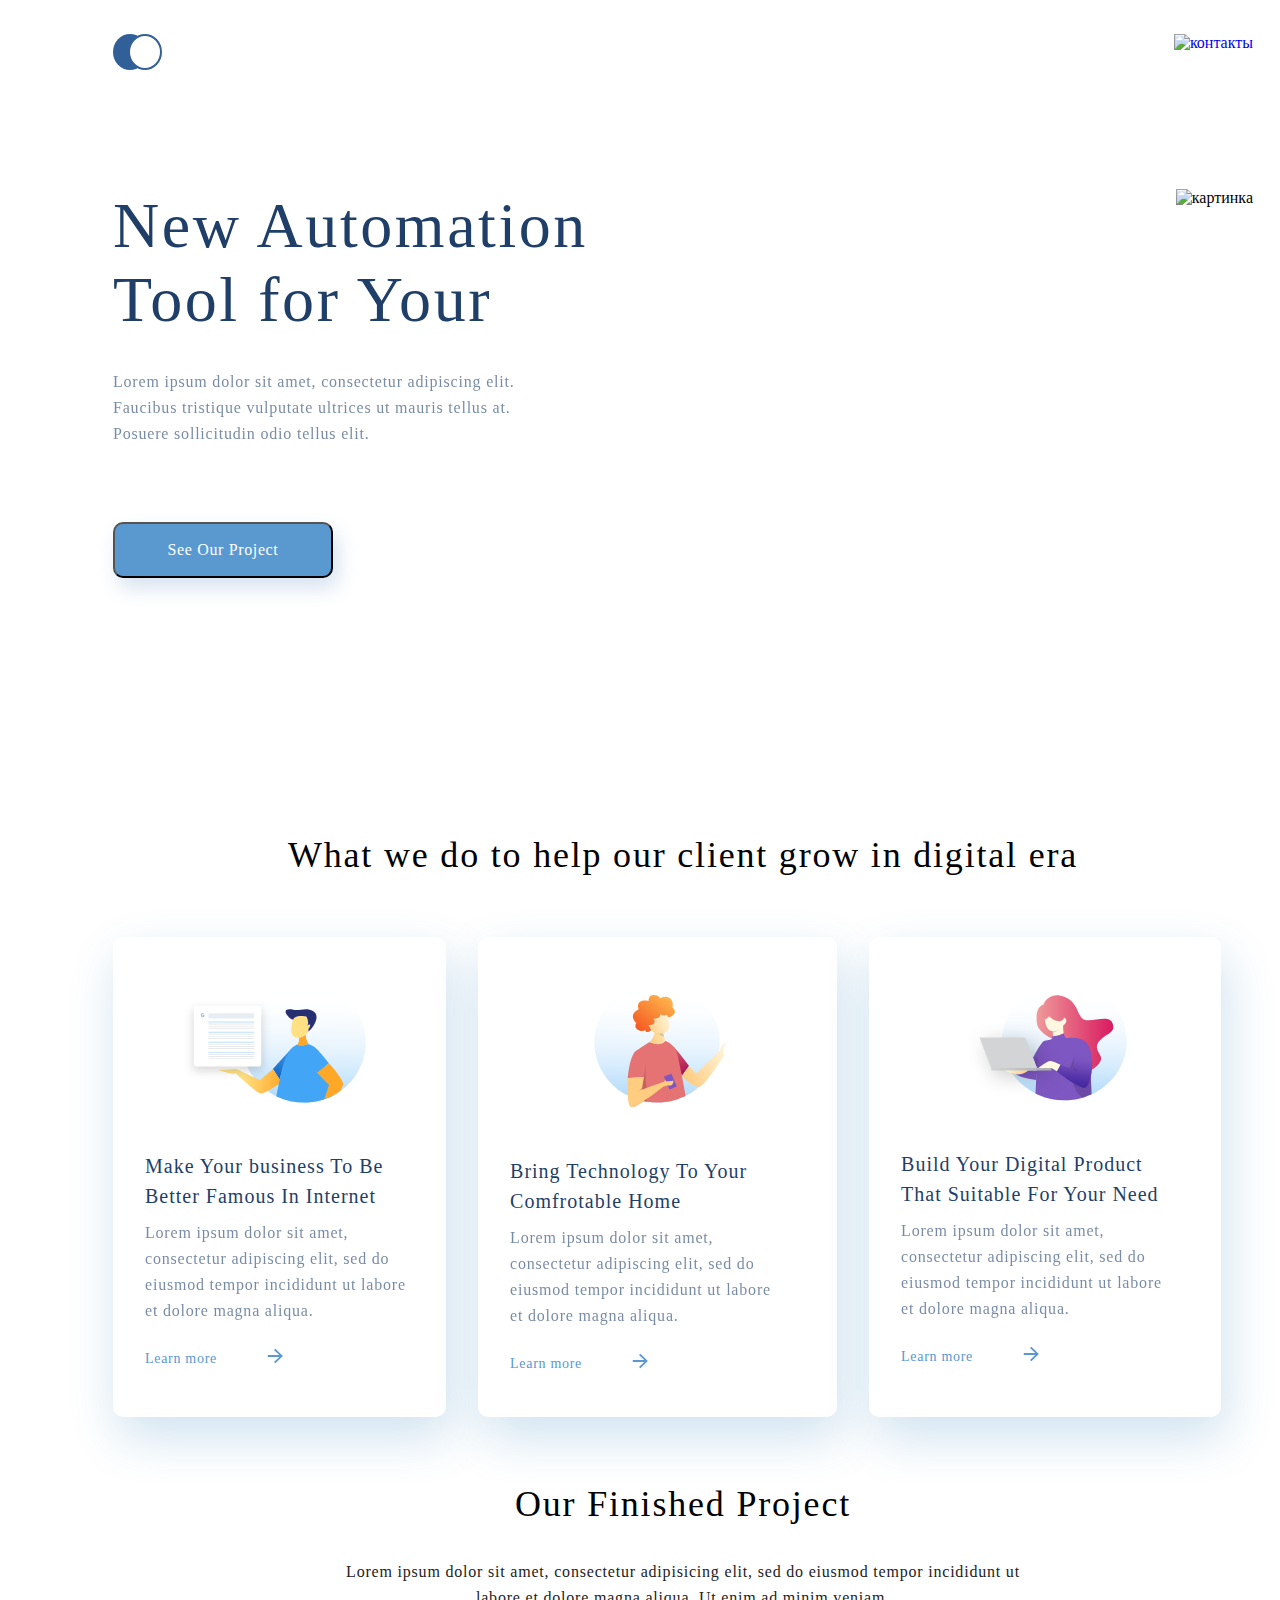
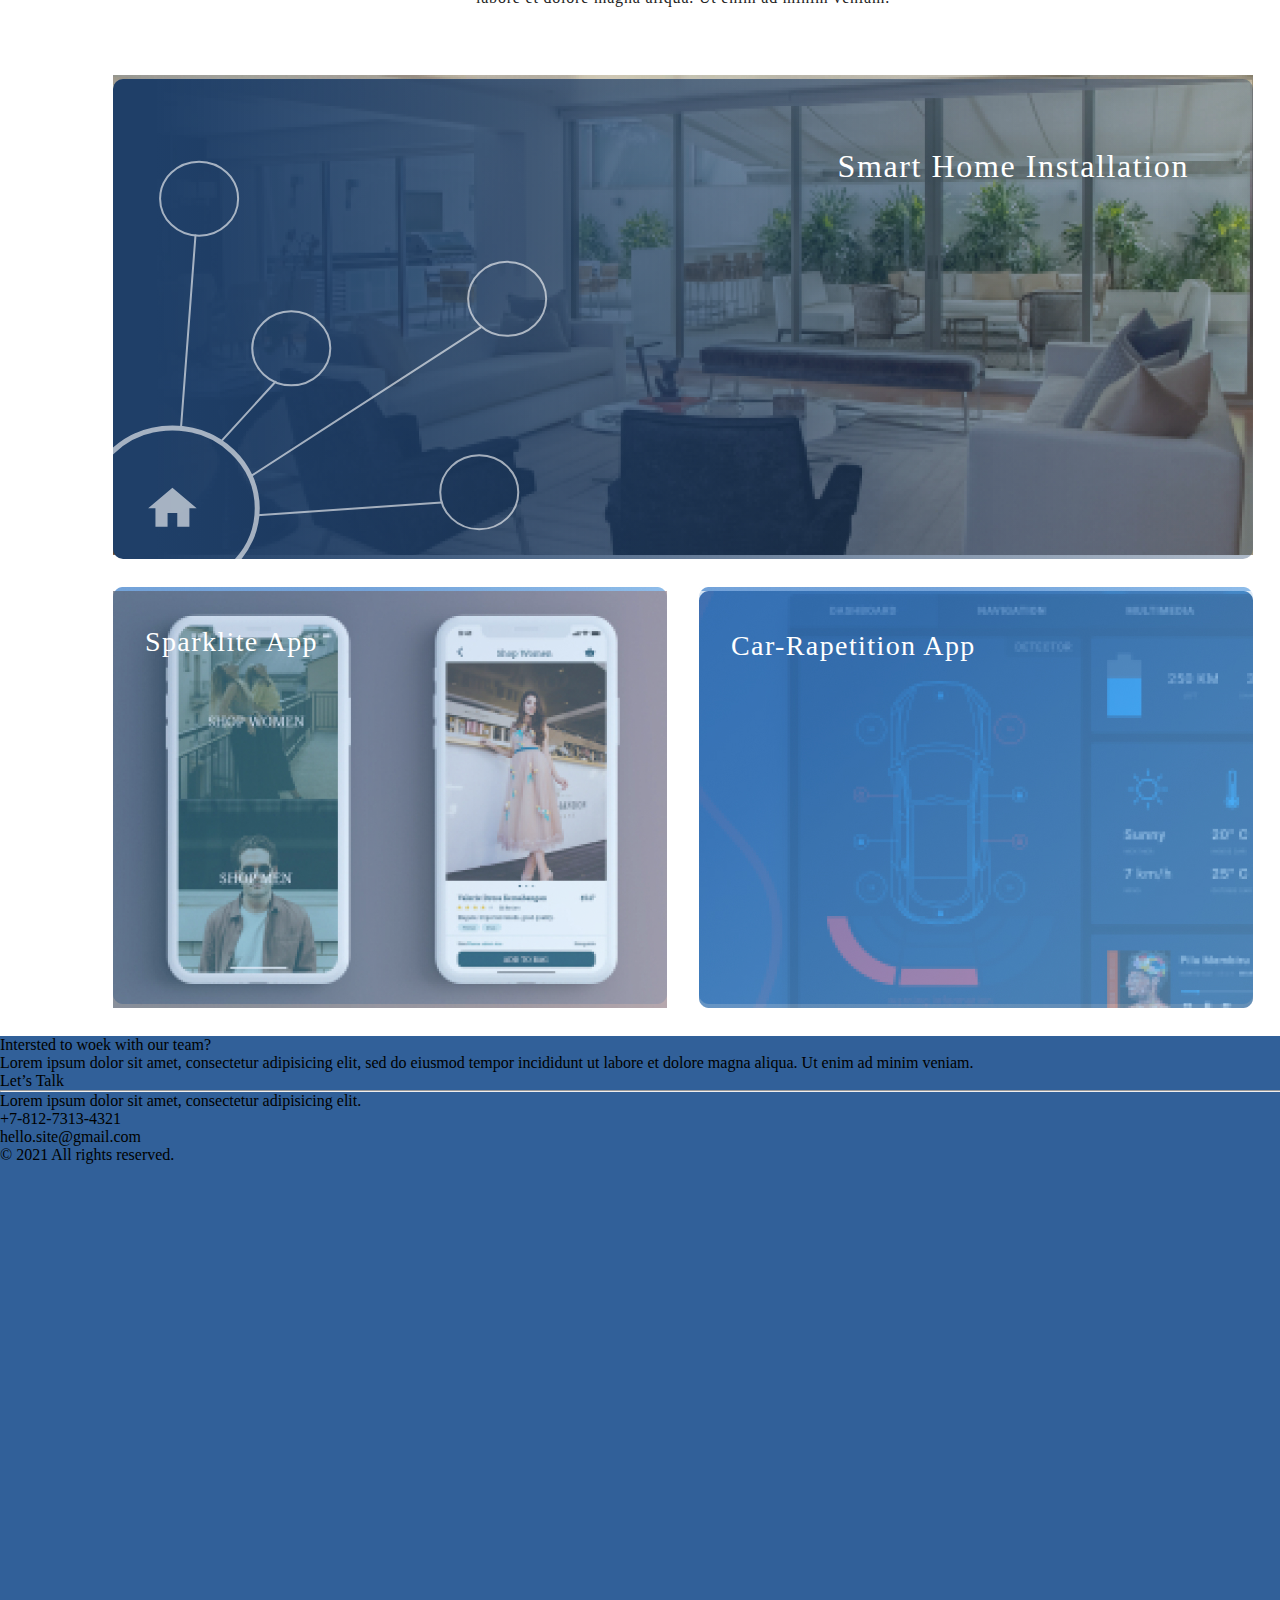
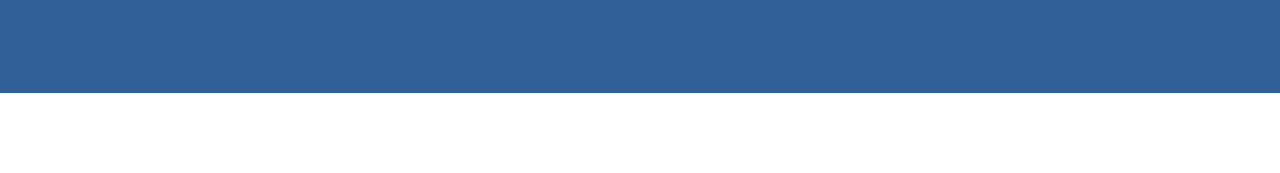
==== index.html @ 3d3c185e "block-1" ====
<!DOCTYPE html>
<html lang="en">
<head>
	<meta charset="UTF-8">
	<title>smart home</title>
	<link href="./style.css" rel="stylesheet">
</head>
<body>
<div class="container">
	<header class="block_first">
		<div class="header">
			<div class="switcher">
				<div class="circle_left"></div>
				<div class="circle_right"></div>
			</div>
			<a href="#"><img src="./img/contacts.svg" alt="контакты"></a>
		</div>
		<div class="box_block_first">
			<div>
				<p class="big_text">New Automation Tool for Your</p>
				<p class="small_text">Lorem ipsum dolor sit amet, consectetur adipiscing elit. Faucibus tristique vulputate
					ultrices ut mauris tellus at. Posuere sollicitudin odio tellus elit.</p>
				<button class="button">See Our Project</button>
			</div>
			<div>
				<img class="illustration" src="./img/illustration.svg" alt="картинка">
			</div>
		</div>
	</header>
	
	<section class="block_two">
		<p class="name-block">
			What we do to help our client grow in digital era
		</p>
		<div class="group_restangles">
			
			<div class="restangle">
				<div>
					<img class="pic_1" src="/img/1.svg" alt="pic_1">
				</div>
				<div class="big_text_restangle">
					Make Your business To Be Better Famous In Internet
				</div>
				<div class="small_text_restangle">
					Lorem ipsum dolor sit amet, consectetur adipiscing elit, sed do eiusmod tempor incididunt ut labore et dolore
					magna aliqua.
				</div>
				<div class="route">
					<div class="text_rout">Learn more</div>
					<div class="arrow">
						<img src="/img/Vector%20.svg">
					</div>
				</div>
			</div>
			
			<div class="restangle">
				<div>
					<img class="pic_2" src="/img/Group%2015.svg" alt="pic_2">
				</div>
				<div class="big_text_restangle">
					Bring Technology To Your Comfrotable Home
				</div>
				<div class="small_text_restangle">
					Lorem ipsum dolor sit amet, consectetur adipiscing elit, sed do eiusmod tempor incididunt ut labore et dolore
					magna aliqua.
				</div>
				<div class="route">
					<div class="text_rout">Learn more</div>
					<div class="arrow">
						<img src="/img/Vector%20.svg">
					</div>
				</div>
			</div>
			
			<div class="restangle">
				<div>
					<img class="pic_3" src="/img/2%2020.svg" alt="pic_3">
				</div>
				<div class="big_text_restangle">
					Build Your Digital Product That Suitable For Your Need
				</div>
				<div class="small_text_restangle">
					Lorem ipsum dolor sit amet, consectetur adipiscing elit, sed do eiusmod tempor incididunt ut labore et dolore
					magna aliqua.
				</div>
				<div class="route">
					<div class="text_rout">Learn more</div>
					<div class="arrow">
						<img src="/img/Vector%20.svg">
					</div>
				</div>
			</div>
		</div>
	</section>
	
	<section class="block_tree">
		<p class="name-finish_project">
			Our Finished Project
		</p>
		<p class="text-finish_project">
			Lorem ipsum dolor sit amet, consectetur adipisicing elit, sed do eiusmod tempor incididunt ut <br> labore et
			dolore magna aliqua. Ut enim ad minim veniam.
		</p>
	</section>
	
	<div class="block_four">
		<div class="room">
			<img src="/img/alberto-castillo-q-mx4mSkK9zeo-unsplash%20(1).jpg" alt="fhoto_room">
		</div>
		<div class="fond">
			<img src="/img/Mask%20Group.svg" alt="fond">
		</div>
		<div class="name-block_four">
			Smart Home Installation
		</div>
	</div>
	
	<div class="block_five">
		<div>
			<div>
				<img src="/img/Rectangle%202.2.jpg" alt="fond-2">
			</div>
			<div class="fond-for-images">
				<img src="/img/Dribble%20iphonex%20mockup.jpg" alt="phone">
			</div>
		</div>
		<div class="name-block_photo">
			Sparklite App
		</div>
		<div class="images">
			<div>
				<img src="/img/Rectangle%202.2.jpg" alt="fond-2">
			</div>
			<div class="fond-for-images">
				<img src="/img/Mask%20Group.jpg" alt="phone">
			</div>
			<div class="name-block_car">
				Car-Rapetition App
			</div>
		</div>
	</div>
	
	<footer class="block_six">
		<div>
			Intersted to woek with our team?
		</div>
		<div>
			Lorem ipsum dolor sit amet, consectetur adipisicing elit, sed do eiusmod tempor incididunt ut labore et dolore
			magna
			aliqua. Ut enim ad minim veniam.
		</div>
		<botton>
			Let’s Talk
		</botton>
		
		<hr>
		<div class="footer">
			<ol>
				<li>
					Lorem ipsum dolor sit amet, consectetur adipisicing elit.
				</li>
				<li>
					+7-812-7313-4321
				</li>
				<li>
					hello.site@gmail.com
				</li>
			</ol>
			
			<p>
				&copy 2021 All rights reserved.
			</p>
		</div>
	</footer>
</div>
</body>
</html>
---- style.css ----
@font-face {
    font-family: 'MainFont';
    src: url('./fonts/Roboto.ttf') format('opentype');
}


* {
    margin: 0;
    padding: 0;
}

a {
    text-decoration: none;
}

.container {
    width: 1366px;
    height: 3373px;
    background: #FFFFFF;
    margin: 0 auto;
    display: flex;
    flex-direction: column;
}

.block_first {
    width: 100%;
    height: 768px;
    background-image: url("./img/Fon.svg");
    display: flex;
    flex-direction: column;
}

.header {
    height: 48px;
    padding: 34px 113px;
    display: flex;
    justify-content: space-between;
}

.switcher {
    width: 45px;
    height: 38px;
    position: relative;
}

.circle_left,
.circle_right {
    position: absolute;
    width: 30px;
    height: 32px;
    border: 2px solid #316099;
    border-radius: 50%;
}

.circle_left {
    background-color: #316099;
}

.circle_right {
    left: 15px;
    background-color: #FFFFFF;
}

.box_block_first {
    display: flex;
    justify-content: space-between;
    padding: 73px 113px;
}

.big_text {
    width: 504px;
    height: 148px;
    left: 113px;
    top: 189px;
    font-family: MainFont sans-serif;
    font-style: normal;
    font-weight: 300;
    font-size: 64px;
    line-height: 74px;
    letter-spacing: 0.04em;
    color: #1F3F68;
}

.small_text {
    margin-top: 32px;
    width: 425px;
    height: 82px;
    font-family: MainFont sans-serif;
    font-style: normal;
    font-weight: normal;
    font-size: 16px;
    line-height: 26px;
    letter-spacing: 0.05em;
    color: #1F3F68;
    opacity: 0.6;
}

.button {
    margin-top: 71px;
    width: 220px;
    height: 56px;
    background: #5A98D0;
    box-shadow: 5px 10px 20px rgba(53, 110, 173, 0.2);
    border-radius: 10px;
    font-family: MainFont sans-serif;
    font-style: normal;
    font-weight: normal;
    font-size: 16px;
    line-height: 26px;
    text-align: center;
    letter-spacing: 0.04em;
    color: #FFFFFF;
}

.illustration {

    width: 553.68px;
    height: 481.39px;
    left: 699px;
    top: 193px;
}

.block_two {
    width: 100%;
    height: 585.13px;
    margin-top: 64px;
    display: flex;
    flex-direction: column;
}

.name-block {
    width: 100%;
    height: 41px;
    font-family: MainFont sans-serif;
    font-style: normal;
    font-weight: 300;
    font-size: 36px;
    line-height: 46px;
    text-align: center;
    letter-spacing: 0.05em;
    color: #000000;
    display: flex;
    justify-content: center;
}

.group_restangles {
    display: flex;
    margin-top: 64px;
    padding: 0 113px;
}

.restangle {
    width: 359px;
    height: 480.13px;
    background: #FFFFFF;
    box-shadow: 5px 20px 50px rgba(16, 112, 177, 0.2);
    border-radius: 10px;
    margin-right: 32px;
}

.pic_1 {
    padding: 44px 70px;
}

.pic_2 {
    padding: 44px 116px;
}

.pic_3 {
    padding: 44px 94.47px;
}

.big_text_restangle {
    width: 283px;
    height: 55px;
    font-family: MainFont sans-serif;
    font-style: normal;
    font-weight: normal;
    font-size: 20px;
    line-height: 30px;
    letter-spacing: 0.05em;
    color: #1F3F68;
    margin-left: 32px;
}

.small_text_restangle {
    width: 268.31px;
    height: 94.2px;
    font-family: MainFont sans-serif;
    font-style: normal;
    font-weight: normal;
    font-size: 16px;
    line-height: 26px;
    letter-spacing: 0.05em;
    color: #1F3F68;
    opacity: 0.6;
    margin-left: 32px;
    margin-top: 14px;
}

.route {
    margin-left: 32px;
    margin-top: 30px;
    display: flex;
    align-items: center;
}

.text_rout {
    width: 78px;
    height: 27px;
    font-family: MainFont sans-serif;
    font-style: normal;
    font-weight: normal;
    font-size: 14px;
    line-height: 30px;
    letter-spacing: 0.05em;
    color: #5A98D0;
}

.arrow {
    margin-left: 44.13px;
}

.block_tree {
    padding: 63.87px 113px;

}

.name-finish_project {
    width: 1140px;
    height: 46px;
    font-family: MainFont;
    font-style: normal;
    font-weight: 300;
    font-size: 36px;
    line-height: 46px;
    text-align: center;
    letter-spacing: 0.05em;
    color: #000000;
}

.text-finish_project {
    width: 100%;
    height: 52px;
    font-family: MainFont;
    font-style: normal;
    font-weight: normal;
    font-size: 16px;
    line-height: 26px;
    text-align: center;
    letter-spacing: 0.05em;
    color: #222222;
    margin-top: 32px;
}

.block_four {
    width: 100%;
    height: 480px;
    margin-left: 113px;
    margin-right: 113px;
    position: relative;
}

.fond {
    position: absolute;
    margin-top: -480px;
}

.name-block_four {
    position: absolute;
    width: 398px;
    height: 112px;
    font-family: MainFont;
    font-style: normal;
    font-weight: normal;
    font-size: 32px;
    line-height: 46px;
    text-align: right;
    letter-spacing: 0.05em;
    color: #FFFFFF;
    margin-top: -480px;
    margin-left: 614px;
    padding: 64px;
}

.name-block_four {
    z-index: 100;
}

.room {
    z-index: 1;
}

.fond {
    z-index: 1;
}

.block_five {
    width: 554px;
    height: 417px;
    display: flex;
    padding: 32px 113px;
    position: relative;
}

.images {
    margin-left: 32px;
}

.fond-for-images {
    width: 554px;
    margin-top: -417px;
    position: absolute;
    opacity: 70%;
    border-radius: 10px;
}

.name-block_photo {
    position: absolute;
    width: 183px;
    height: 46px;
    font-family: MainFont sans-serif;
    font-style: normal;
    font-weight: normal;
    font-size: 28px;
    line-height: 46px;
    letter-spacing: 0.05em;
    color: #FFFFFF;
    padding: 32px;
}

.name-block_car {
    position: absolute;
    width: 258px;
    height: 46px;
    font-family: Roboto;
    font-style: normal;
    font-weight: normal;
    font-size: 28px;
    line-height: 46px;
    letter-spacing: 0.05em;
    color: #FFFFFF;
    margin-top: -385px;
    margin-left: 32px;
}

.block_six {
    width: 100%;
    height: 657px;
    background: #316099;
}
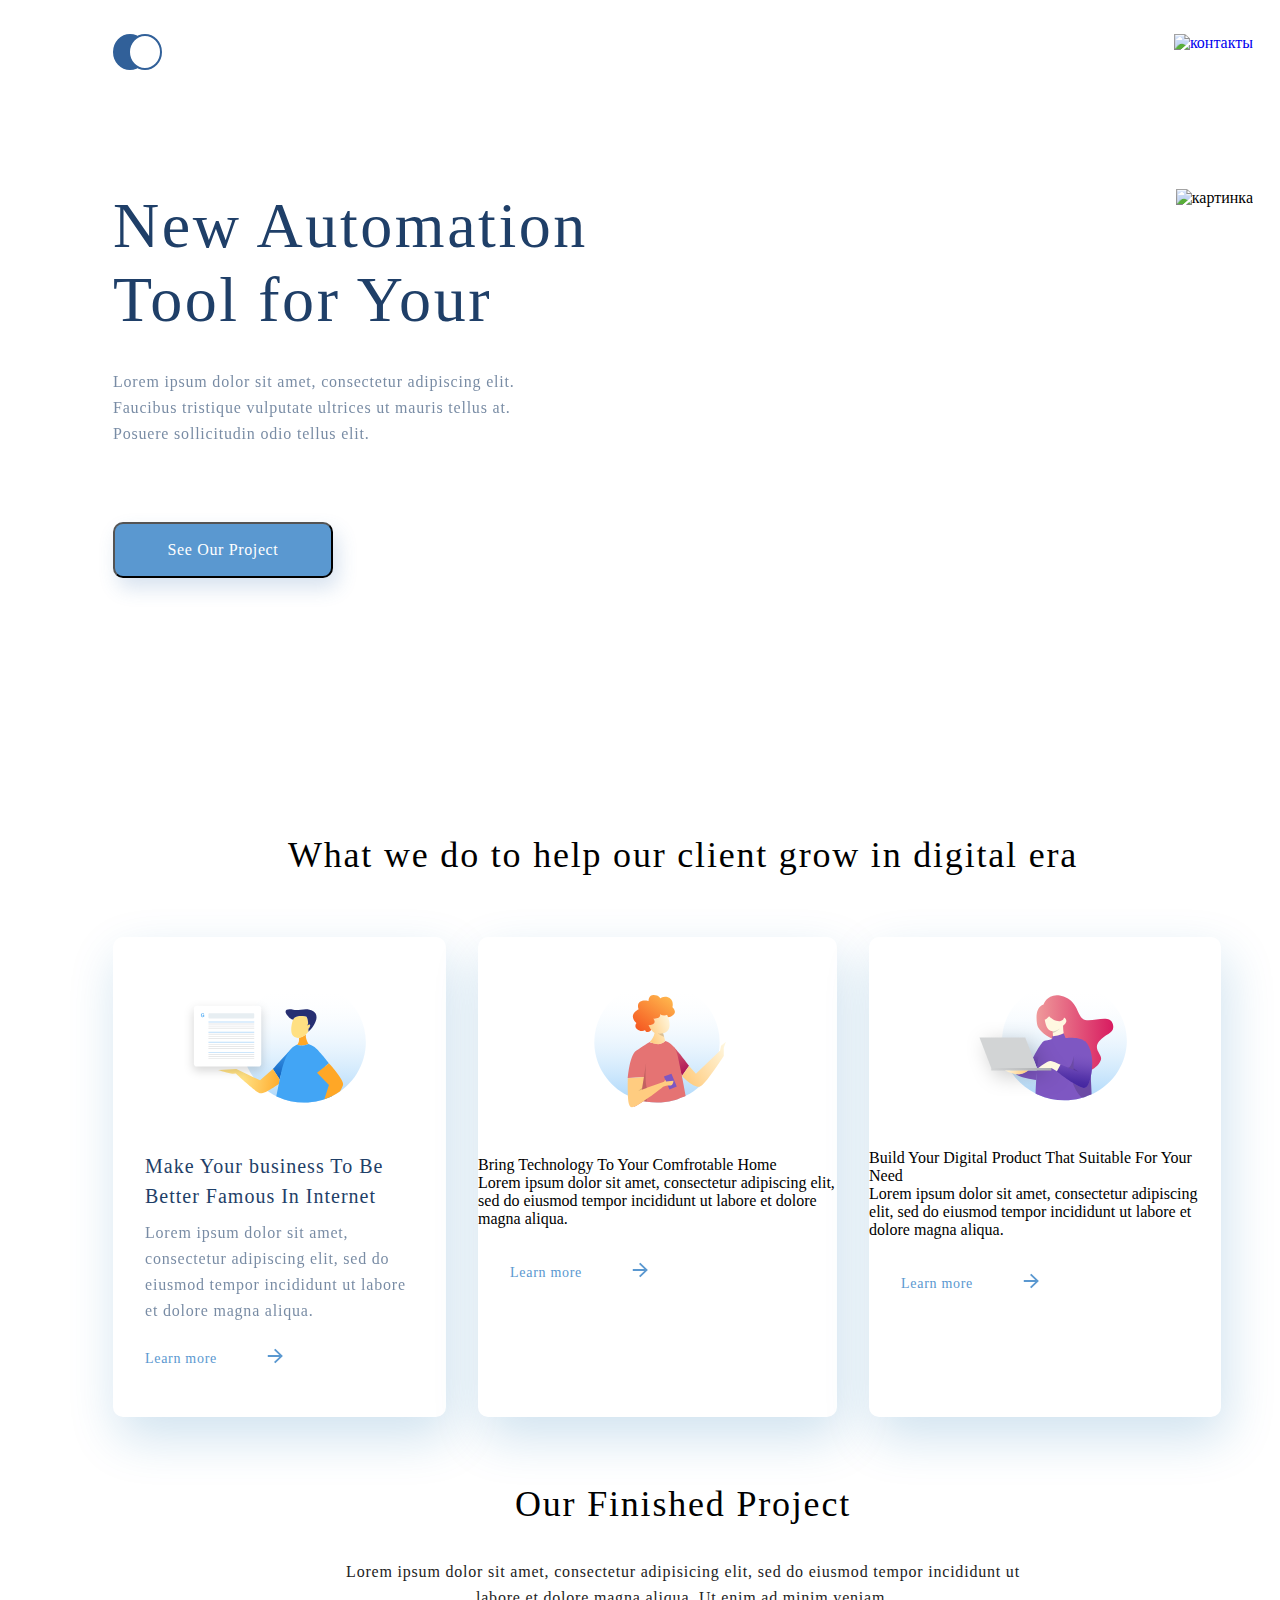
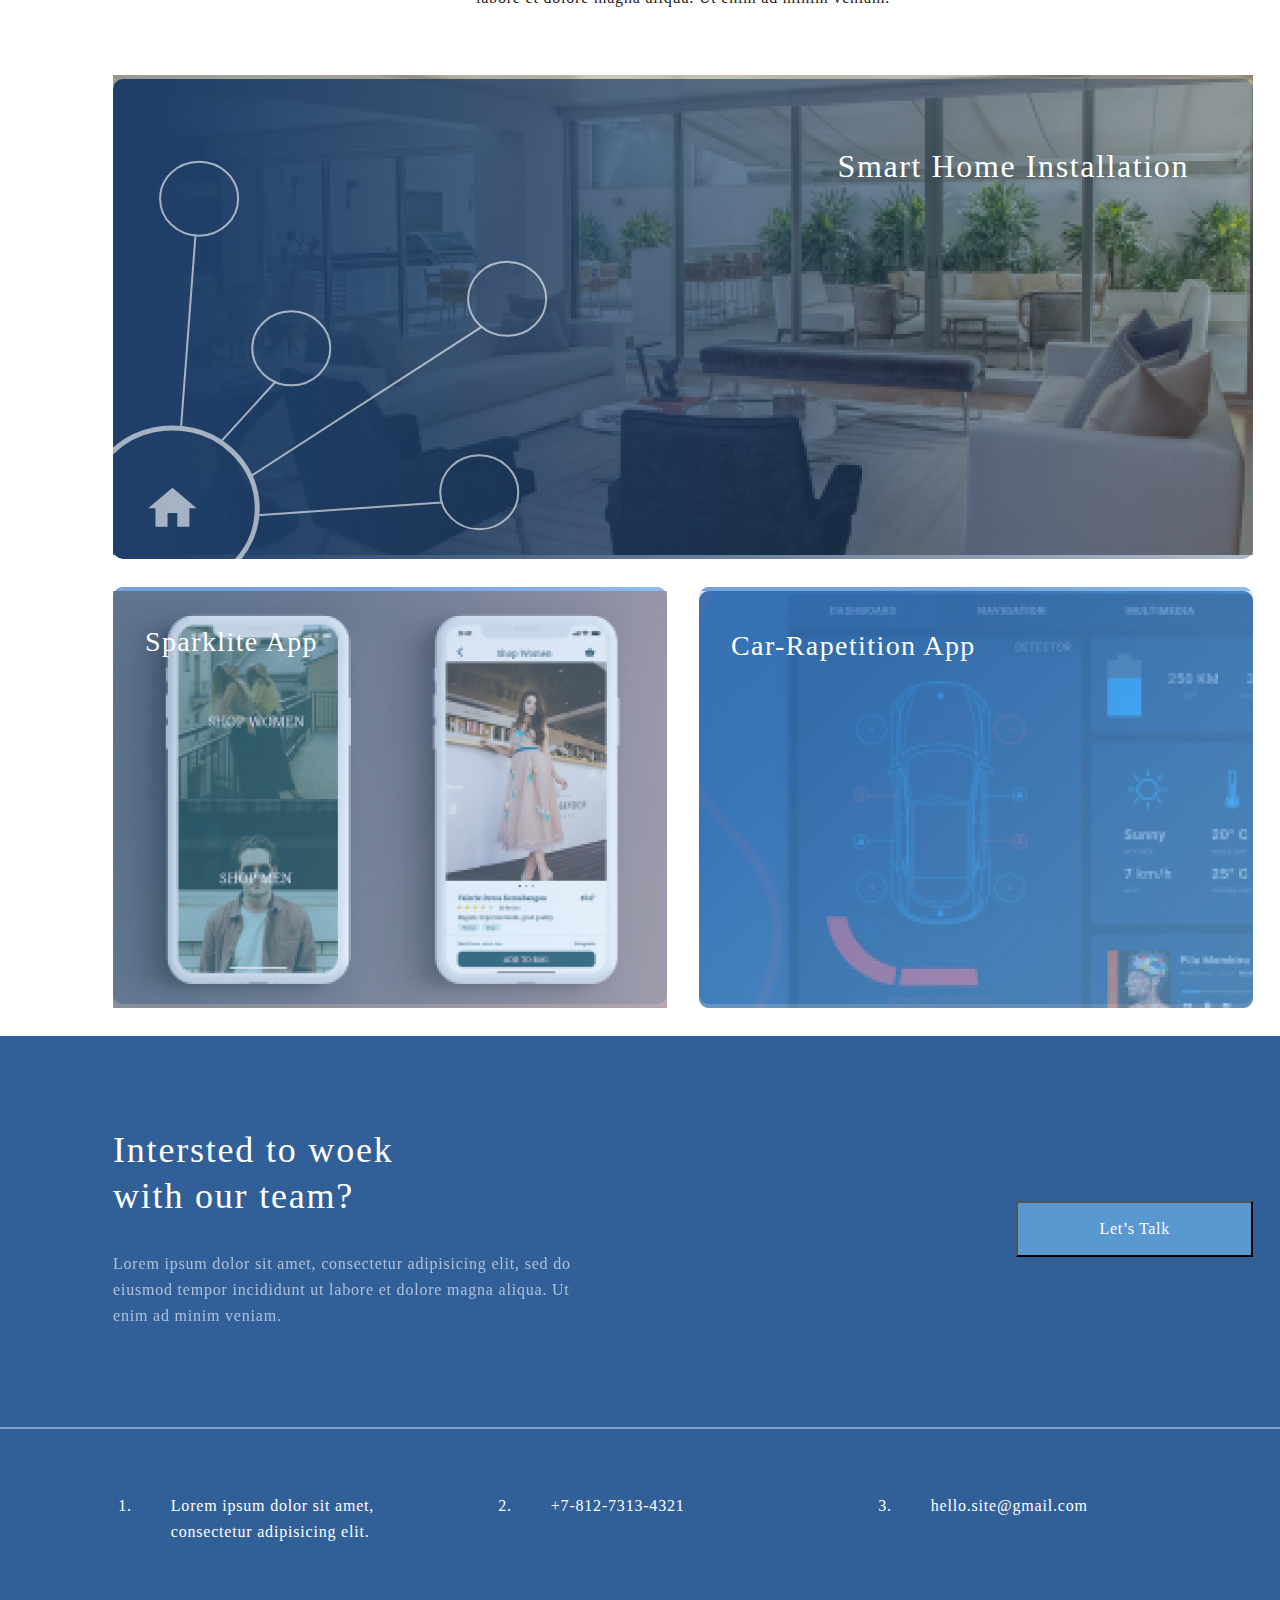
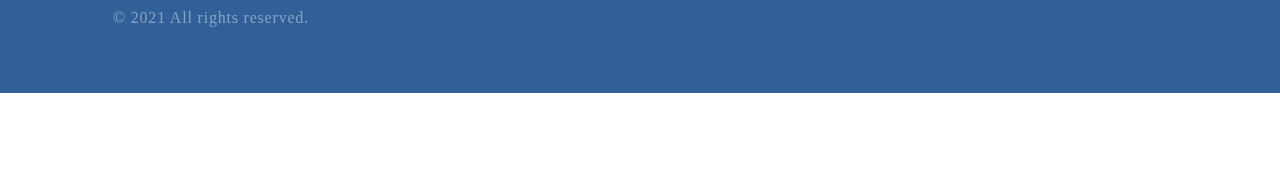
==== commit 18986db9: "Done" ====
--- a/index.html
+++ b/index.html
@@ -20,7 +20,7 @@
 				<p class="big_text">New Automation Tool for Your</p>
 				<p class="small_text">Lorem ipsum dolor sit amet, consectetur adipiscing elit. Faucibus tristique vulputate
 					ultrices ut mauris tellus at. Posuere sollicitudin odio tellus elit.</p>
-				<button class="button">See Our Project</button>
+				<button class="butt_see">See Our Project</button>
 			</div>
 			<div>
 				<img class="illustration" src="./img/illustration.svg" alt="картинка">
@@ -32,16 +32,16 @@
 		<p class="name-block">
 			What we do to help our client grow in digital era
 		</p>
-		<div class="group_restangles">
+		<div class="group_rectangles">
 			
-			<div class="restangle">
+			<div class="rectangle">
 				<div>
 					<img class="pic_1" src="/img/1.svg" alt="pic_1">
 				</div>
-				<div class="big_text_restangle">
+				<div class="big_text_rectangle">
 					Make Your business To Be Better Famous In Internet
 				</div>
-				<div class="small_text_restangle">
+				<div class="small_text_rectangle">
 					Lorem ipsum dolor sit amet, consectetur adipiscing elit, sed do eiusmod tempor incididunt ut labore et dolore
 					magna aliqua.
 				</div>
@@ -53,7 +53,7 @@
 				</div>
 			</div>
 			
-			<div class="restangle">
+			<div class="rectangle">
 				<div>
 					<img class="pic_2" src="/img/Group%2015.svg" alt="pic_2">
 				</div>
@@ -72,7 +72,7 @@
 				</div>
 			</div>
 			
-			<div class="restangle">
+			<div class="rectangle">
 				<div>
 					<img class="pic_3" src="/img/2%2020.svg" alt="pic_3">
 				</div>
@@ -105,10 +105,10 @@
 	
 	<div class="block_four">
 		<div class="room">
-			<img src="/img/alberto-castillo-q-mx4mSkK9zeo-unsplash%20(1).jpg" alt="fhoto_room">
+			<img src="img/alberto-castillo-q-mx4mSkK9zeo-unsplash%20(1).jpg" alt="photo_room">
 		</div>
 		<div class="fond">
-			<img src="/img/Mask%20Group.svg" alt="fond">
+			<img src="img/Mask%20Group.svg" alt="fond">
 		</div>
 		<div class="name-block_four">
 			Smart Home Installation
@@ -118,21 +118,22 @@
 	<div class="block_five">
 		<div>
 			<div>
-				<img src="/img/Rectangle%202.2.jpg" alt="fond-2">
+				<img src="img/Rectangle%202.2.jpg" alt="fond-2">
 			</div>
 			<div class="fond-for-images">
-				<img src="/img/Dribble%20iphonex%20mockup.jpg" alt="phone">
+				<img src="img/Dribble%20iphonex%20mockup.jpg" alt="phone">
 			</div>
 		</div>
 		<div class="name-block_photo">
 			Sparklite App
 		</div>
+		
 		<div class="images">
 			<div>
-				<img src="/img/Rectangle%202.2.jpg" alt="fond-2">
+				<img src="img/Rectangle%202.2.jpg" alt="fond-2">
 			</div>
 			<div class="fond-for-images">
-				<img src="/img/Mask%20Group.jpg" alt="phone">
+				<img src="img/Mask%20Group.jpg" alt="phone">
 			</div>
 			<div class="name-block_car">
 				Car-Rapetition App
@@ -140,34 +141,44 @@
 		</div>
 	</div>
 	
-	<footer class="block_six">
-		<div>
-			Intersted to woek with our team?
-		</div>
-		<div>
-			Lorem ipsum dolor sit amet, consectetur adipisicing elit, sed do eiusmod tempor incididunt ut labore et dolore
-			magna
-			aliqua. Ut enim ad minim veniam.
-		</div>
-		<botton>
-			Let’s Talk
-		</botton>
+	<footer class="block_end">
+		<section class="info">
+			<div class="text_footer">
+				<div class="big_text_footer">
+					Intersted to woek with our team?
+				</div>
+				<div class="small_text_footer">
+					Lorem ipsum dolor sit amet, consectetur adipisicing elit, sed do eiusmod tempor incididunt ut labore et dolore
+					magna
+					aliqua. Ut enim ad minim veniam.
+				</div>
+			</div>
+			
+			<button class="butt_talk">
+				Let’s Talk
+			</button>
+		</section>
 		
-		<hr>
-		<div class="footer">
-			<ol>
-				<li>
-					Lorem ipsum dolor sit amet, consectetur adipisicing elit.
+		<div class="line"></div>
+		
+		
+		<div class="contacts">
+			<ul class="menu_contacts">
+				<li class="number">1.</li>
+				<li class="address">
+					Lorem ipsum dolor sit amet,<br> consectetur adipisicing elit.
 				</li>
-				<li>
+				<li class="number">2.</li>
+				<li class="phone">
 					+7-812-7313-4321
 				</li>
-				<li>
+				<li class="number">3.</li>
+				<li class="e_mail">
 					hello.site@gmail.com
 				</li>
-			</ol>
+			</ul>
 			
-			<p>
+			<p class="copyright">
 				&copy 2021 All rights reserved.
 			</p>
 		</div>
--- a/style.css
+++ b/style.css
@@ -95,7 +95,7 @@
     opacity: 0.6;
 }
 
-.button {
+.butt_see {
     margin-top: 71px;
     width: 220px;
     height: 56px;
@@ -143,13 +143,13 @@
     justify-content: center;
 }
 
-.group_restangles {
+.group_rectangles {
     display: flex;
     margin-top: 64px;
     padding: 0 113px;
 }
 
-.restangle {
+.rectangle {
     width: 359px;
     height: 480.13px;
     background: #FFFFFF;
@@ -170,7 +170,7 @@
     padding: 44px 94.47px;
 }
 
-.big_text_restangle {
+.big_text_rectangle {
     width: 283px;
     height: 55px;
     font-family: MainFont sans-serif;
@@ -183,7 +183,7 @@
     margin-left: 32px;
 }
 
-.small_text_restangle {
+.small_text_rectangle {
     width: 268.31px;
     height: 94.2px;
     font-family: MainFont sans-serif;
@@ -333,7 +333,7 @@
     position: absolute;
     width: 258px;
     height: 46px;
-    font-family: Roboto;
+    font-family: MainFont sans-serif;
     font-style: normal;
     font-weight: normal;
     font-size: 28px;
@@ -344,8 +344,117 @@
     margin-left: 32px;
 }
 
-.block_six {
+.block_end {
     width: 100%;
     height: 657px;
     background: #316099;
 }
+
+.info {
+    margin-left: 113px;
+    margin-top: 91px;
+    display: flex;
+    justify-content: space-between;
+}
+
+.big_text_footer {
+    width: 340.96px;
+    height: 92px;
+    font-family: MainFont sans-serif;
+    font-style: normal;
+    font-weight: normal;
+    font-size: 36px;
+    line-height: 46px;
+    letter-spacing: 0.05em;
+
+    /* white */
+
+    color: #FFFFFF;
+}
+
+.small_text_footer {
+    width: 494.77px;
+    height: 80px;
+    font-family: MainFont sans-serif;
+    font-style: normal;
+    font-weight: normal;
+    font-size: 16px;
+    line-height: 26px;
+    letter-spacing: 0.05em;
+    color: #FFFFFF;
+    opacity: 0.6;
+    margin-top: 32px;
+}
+
+.butt_talk {
+    width: 236.63px;
+    height: 56px;
+    font-family: MainFont sans-serif;
+    font-style: normal;
+    font-weight: normal;
+    font-size: 16px;
+    line-height: 26px;
+    text-align: center;
+    letter-spacing: 0.04em;
+    color: #FFFFFF;
+    background: #5A98D0;
+    margin: 74px 113px 170px;
+}
+
+.line {
+    width: 1366px;
+    height: 0px;
+    opacity: 0.4;
+    border: 1px solid #FFFFFF;
+}
+
+.contacts {
+    margin: 64px 113px;
+}
+
+.menu_contacts {
+    display: flex;
+    justify-content: space-around;
+    list-style-type: none;
+}
+
+.address,
+.phone,
+.e_mail {
+    width: 316.98px;
+    height: 48px;
+    font-family: MainFont sans-serif;
+    font-style: normal;
+    font-weight: normal;
+    font-size: 16px;
+    line-height: 26px;
+    letter-spacing: 0.05em;
+    color: #FFFFFF;
+}
+
+.number {
+    width: 22.81px;
+    height: 26px;
+    font-family: MainFont sans-serif;
+    font-style: normal;
+    font-weight: 500;
+    font-size: 16px;
+    line-height: 26px;
+    letter-spacing: 0.05em;
+    color: #FFFFFF;
+    margin-right: 19.21px;
+}
+
+.copyright {
+    width: 309.77px;
+    height: 26px;
+    font-family: Roboto;
+    font-style: normal;
+    font-weight: normal;
+    font-size: 16px;
+    line-height: 26px;
+    letter-spacing: 0.05em;
+    color: #FFFFFF;
+    opacity: 0.4;
+    margin-top: 64px;
+}
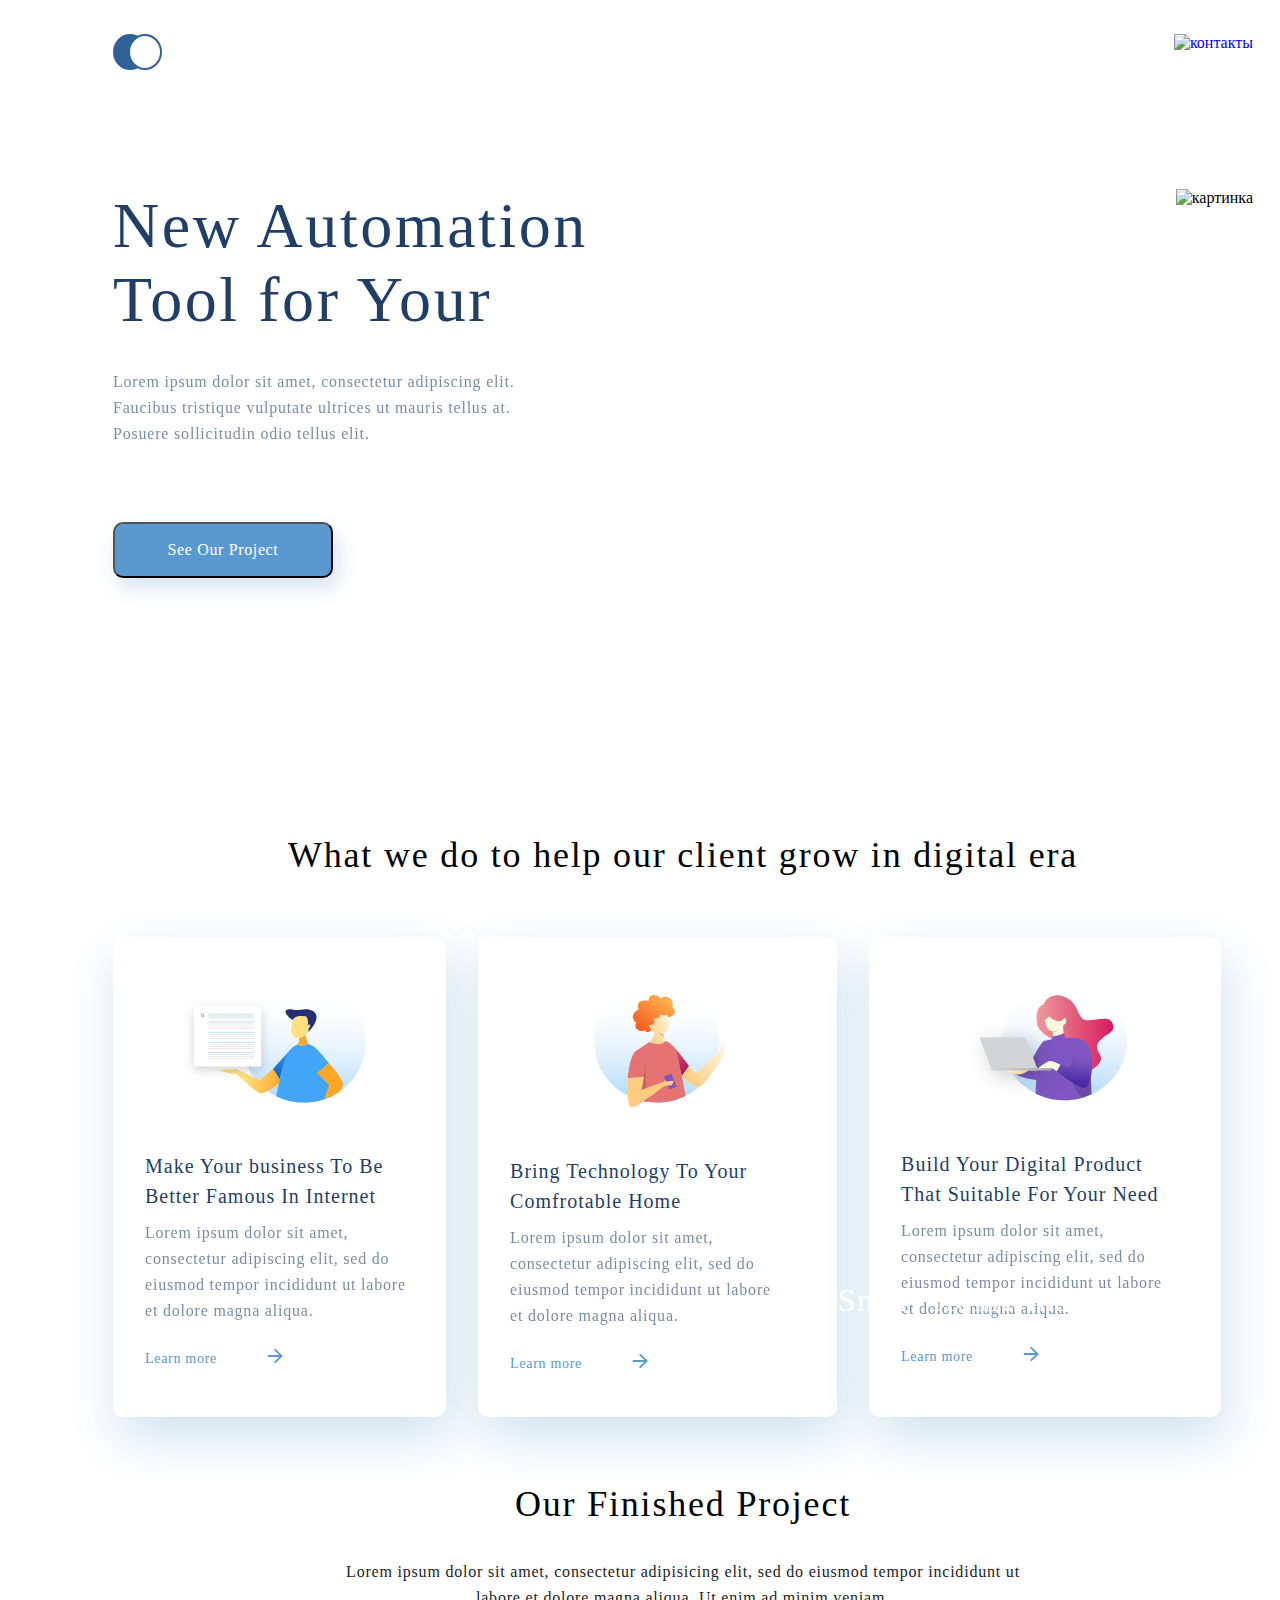
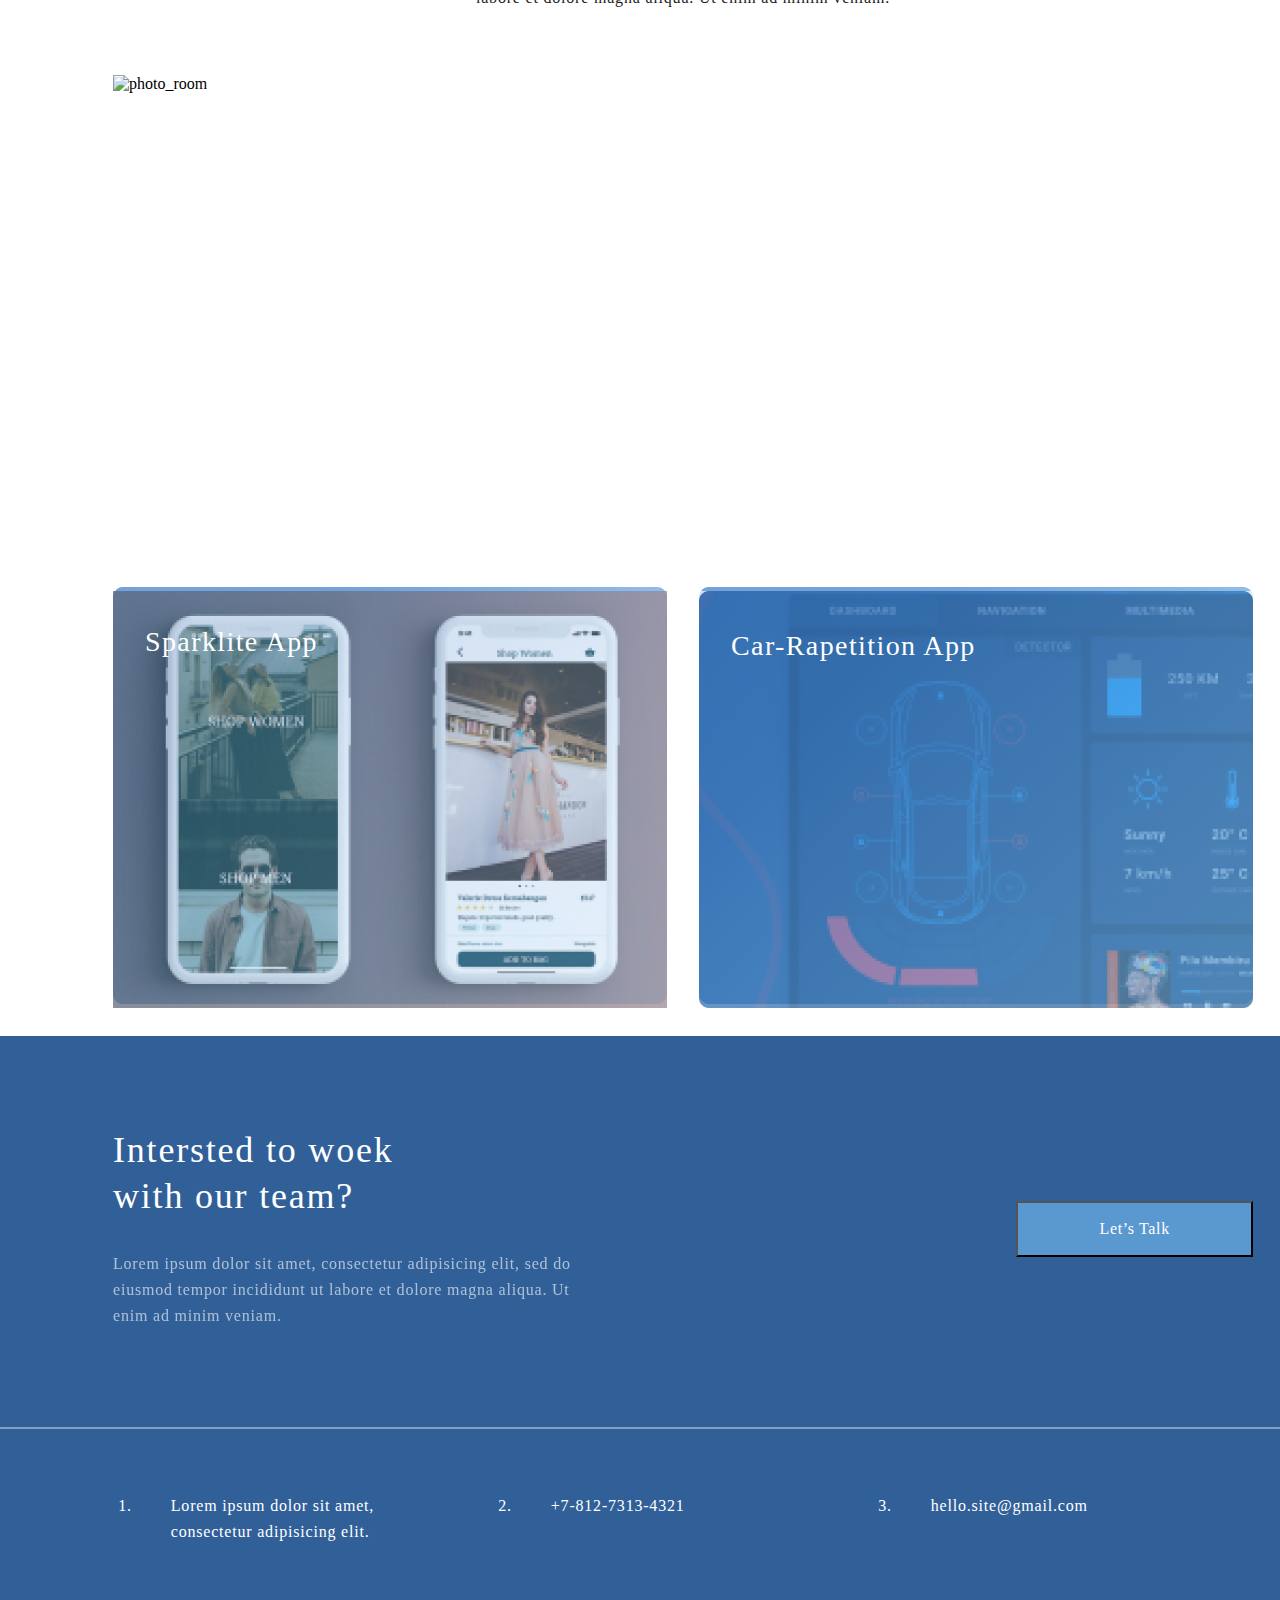
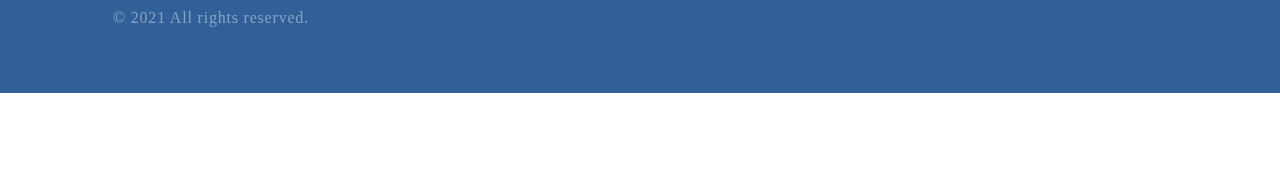
==== commit 51e1d908: "adaptive (block-first table)" ====
--- a/index.html
+++ b/index.html
@@ -2,6 +2,7 @@
 <html lang="en">
 <head>
 	<meta charset="UTF-8">
+	<meta name='viewport' content='width=device-width,initial-scale=1'/>
 	<title>smart home</title>
 	<link href="./style.css" rel="stylesheet">
 </head>
@@ -48,7 +49,7 @@
 				<div class="route">
 					<div class="text_rout">Learn more</div>
 					<div class="arrow">
-						<img src="/img/Vector%20.svg">
+						<img src="/img/Vector%20.svg" alt="Vector%20.svg">
 					</div>
 				</div>
 			</div>
@@ -57,17 +58,17 @@
 				<div>
 					<img class="pic_2" src="/img/Group%2015.svg" alt="pic_2">
 				</div>
-				<div class="big_text_restangle">
+				<div class="big_text_rectangle">
 					Bring Technology To Your Comfrotable Home
 				</div>
-				<div class="small_text_restangle">
+				<div class="small_text_rectangle">
 					Lorem ipsum dolor sit amet, consectetur adipiscing elit, sed do eiusmod tempor incididunt ut labore et dolore
 					magna aliqua.
 				</div>
 				<div class="route">
 					<div class="text_rout">Learn more</div>
 					<div class="arrow">
-						<img src="/img/Vector%20.svg">
+						<img src="/img/Vector%20.svg" alt="Vector%20.svg">
 					</div>
 				</div>
 			</div>
@@ -76,17 +77,17 @@
 				<div>
 					<img class="pic_3" src="/img/2%2020.svg" alt="pic_3">
 				</div>
-				<div class="big_text_restangle">
+				<div class="big_text_rectangle">
 					Build Your Digital Product That Suitable For Your Need
 				</div>
-				<div class="small_text_restangle">
+				<div class="small_text_rectangle">
 					Lorem ipsum dolor sit amet, consectetur adipiscing elit, sed do eiusmod tempor incididunt ut labore et dolore
 					magna aliqua.
 				</div>
 				<div class="route">
 					<div class="text_rout">Learn more</div>
 					<div class="arrow">
-						<img src="/img/Vector%20.svg">
+						<img src="/img/Vector%20.svg" alt="Vector%20.svg">
 					</div>
 				</div>
 			</div>
@@ -105,11 +106,9 @@
 	
 	<div class="block_four">
 		<div class="room">
-			<img src="img/alberto-castillo-q-mx4mSkK9zeo-unsplash%20(1).jpg" alt="photo_room">
+			<img src="/img/room.jpg" alt="photo_room">
 		</div>
-		<div class="fond">
-			<img src="img/Mask%20Group.svg" alt="fond">
-		</div>
+		
 		<div class="name-block_four">
 			Smart Home Installation
 		</div>
--- a/style.css
+++ b/style.css
@@ -229,7 +229,7 @@
 .name-finish_project {
     width: 1140px;
     height: 46px;
-    font-family: MainFont;
+    font-family: MainFont sans-serif;
     font-style: normal;
     font-weight: 300;
     font-size: 36px;
@@ -242,7 +242,7 @@
 .text-finish_project {
     width: 100%;
     height: 52px;
-    font-family: MainFont;
+    font-family: MainFont sans-serif;
     font-style: normal;
     font-weight: normal;
     font-size: 16px;
@@ -270,7 +270,7 @@
     position: absolute;
     width: 398px;
     height: 112px;
-    font-family: MainFont;
+    font-family: MainFont sans-serif;
     font-style: normal;
     font-weight: normal;
     font-size: 32px;
@@ -291,9 +291,6 @@
     z-index: 1;
 }
 
-.fond {
-    z-index: 1;
-}
 
 .block_five {
     width: 554px;
@@ -403,7 +400,7 @@
 
 .line {
     width: 1366px;
-    height: 0px;
+    height: 0;
     opacity: 0.4;
     border: 1px solid #FFFFFF;
 }
@@ -448,7 +445,7 @@
 .copyright {
     width: 309.77px;
     height: 26px;
-    font-family: Roboto;
+    font-family: MainFont sans-serif;
     font-style: normal;
     font-weight: normal;
     font-size: 16px;
@@ -458,3 +455,85 @@
     opacity: 0.4;
     margin-top: 64px;
 }
+
+@media screen and (max-width: 768px) {
+    .container {
+        width: 768px;
+        height: 100vh;
+        display: flex;
+
+    }
+
+    .block_first {
+        height: 768px;
+        display: flex;
+
+    }
+
+    .header {
+        padding: 32px;
+    }
+
+    .box_block_first {
+        padding: 82px 32px;
+        z-index: 1;
+    }
+
+
+    .illustration {
+        width: 393px;
+        height: 333px;
+        margin-left: -382px;
+        margin-top: 178px;
+    }
+
+    .block_two {
+        width: 768px;
+        height: 150vh;
+    }
+
+    .name-block {
+        width: 704px;
+        height: 90px;
+        padding: 0 32px;
+    }
+
+    .group_rectangles {
+        padding: 0 216px;
+        flex-wrap: wrap;
+    }
+
+    .rectangle {
+        width: 335px;
+        height: 448px;
+        margin-top: 32px;
+    }
+
+    .block_tree {
+        width: 704px;
+        display: flex;
+        flex-direction: column;
+        padding: 0 32px;
+        margin-top: 127px;
+
+    }
+
+    .name-finish_project {
+        width: 768px;
+    }
+
+    .block_four {
+        display: flex;
+        height: 297px;
+        width: 704px;
+        margin-left: 32px;
+        margin-right: 32px;
+        margin-top: 64px;
+    }
+
+    .room {
+        height: 296px;
+    }
+
+
+}
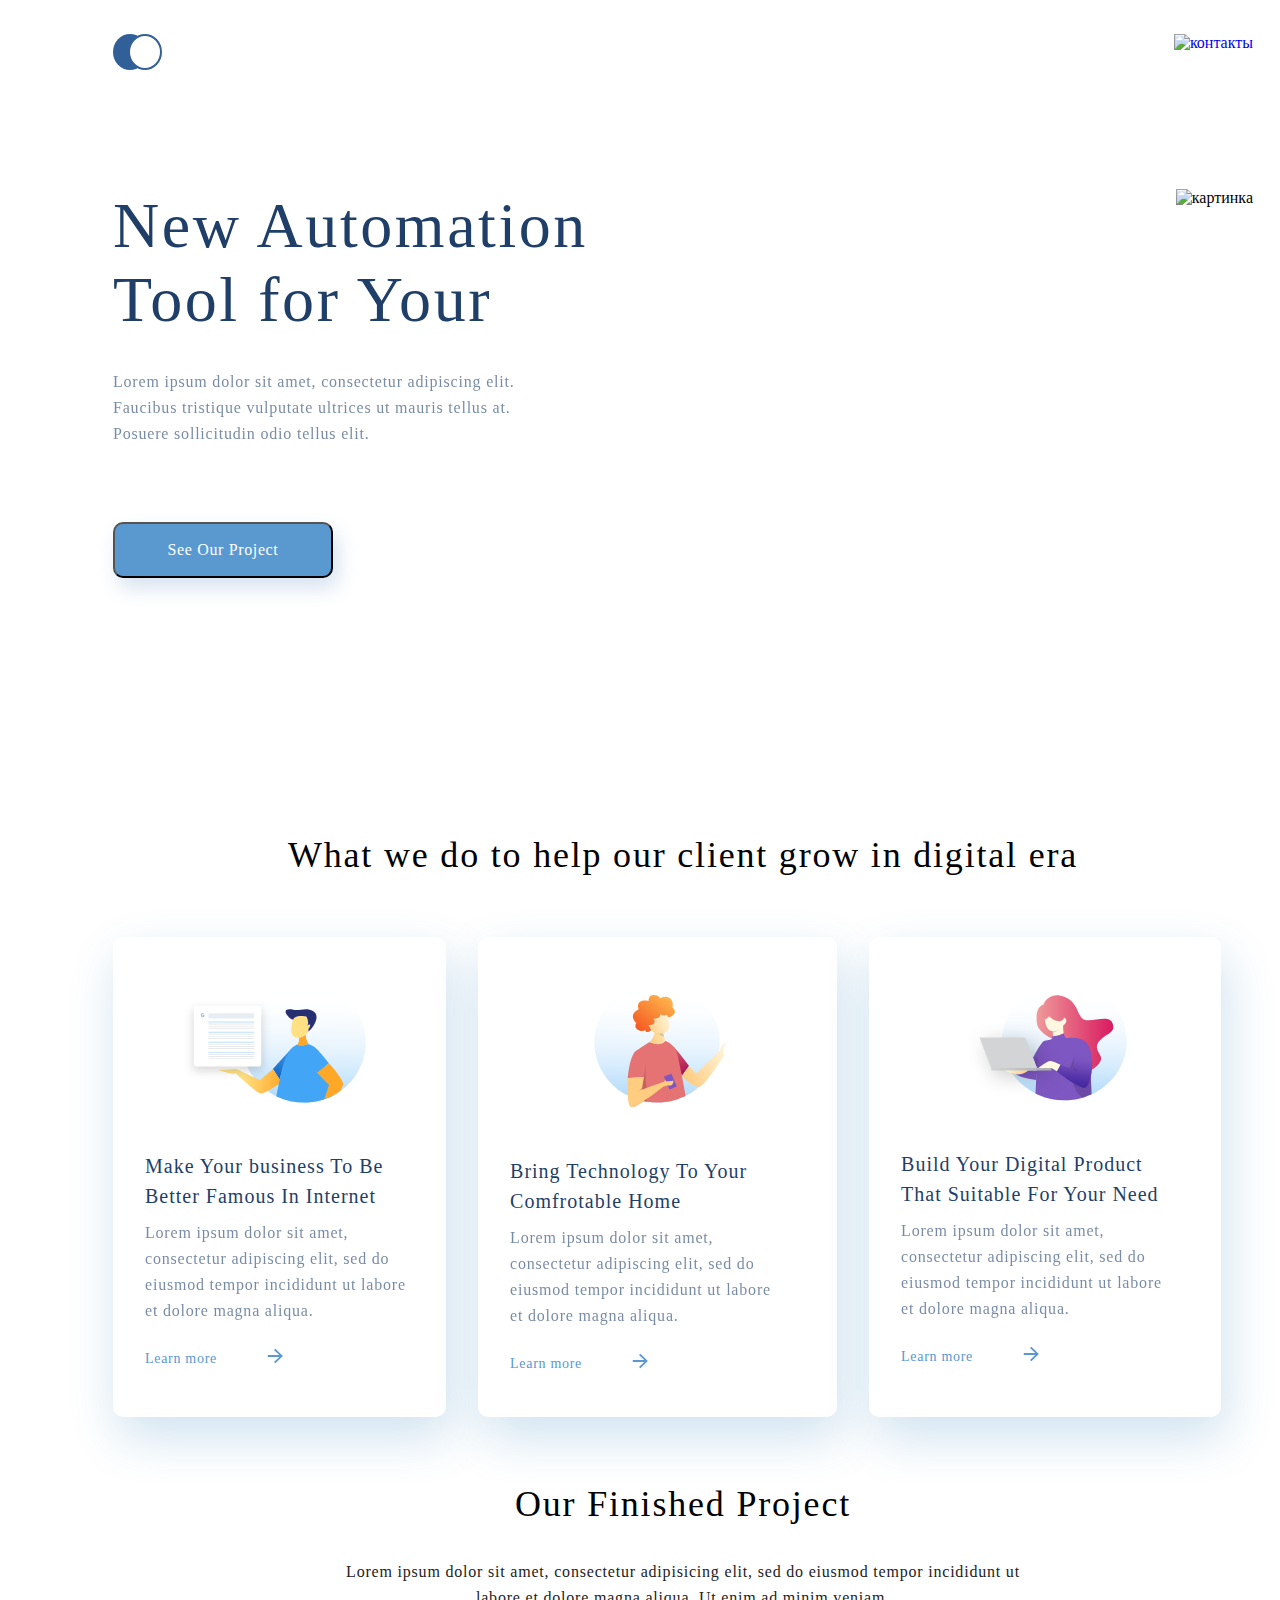
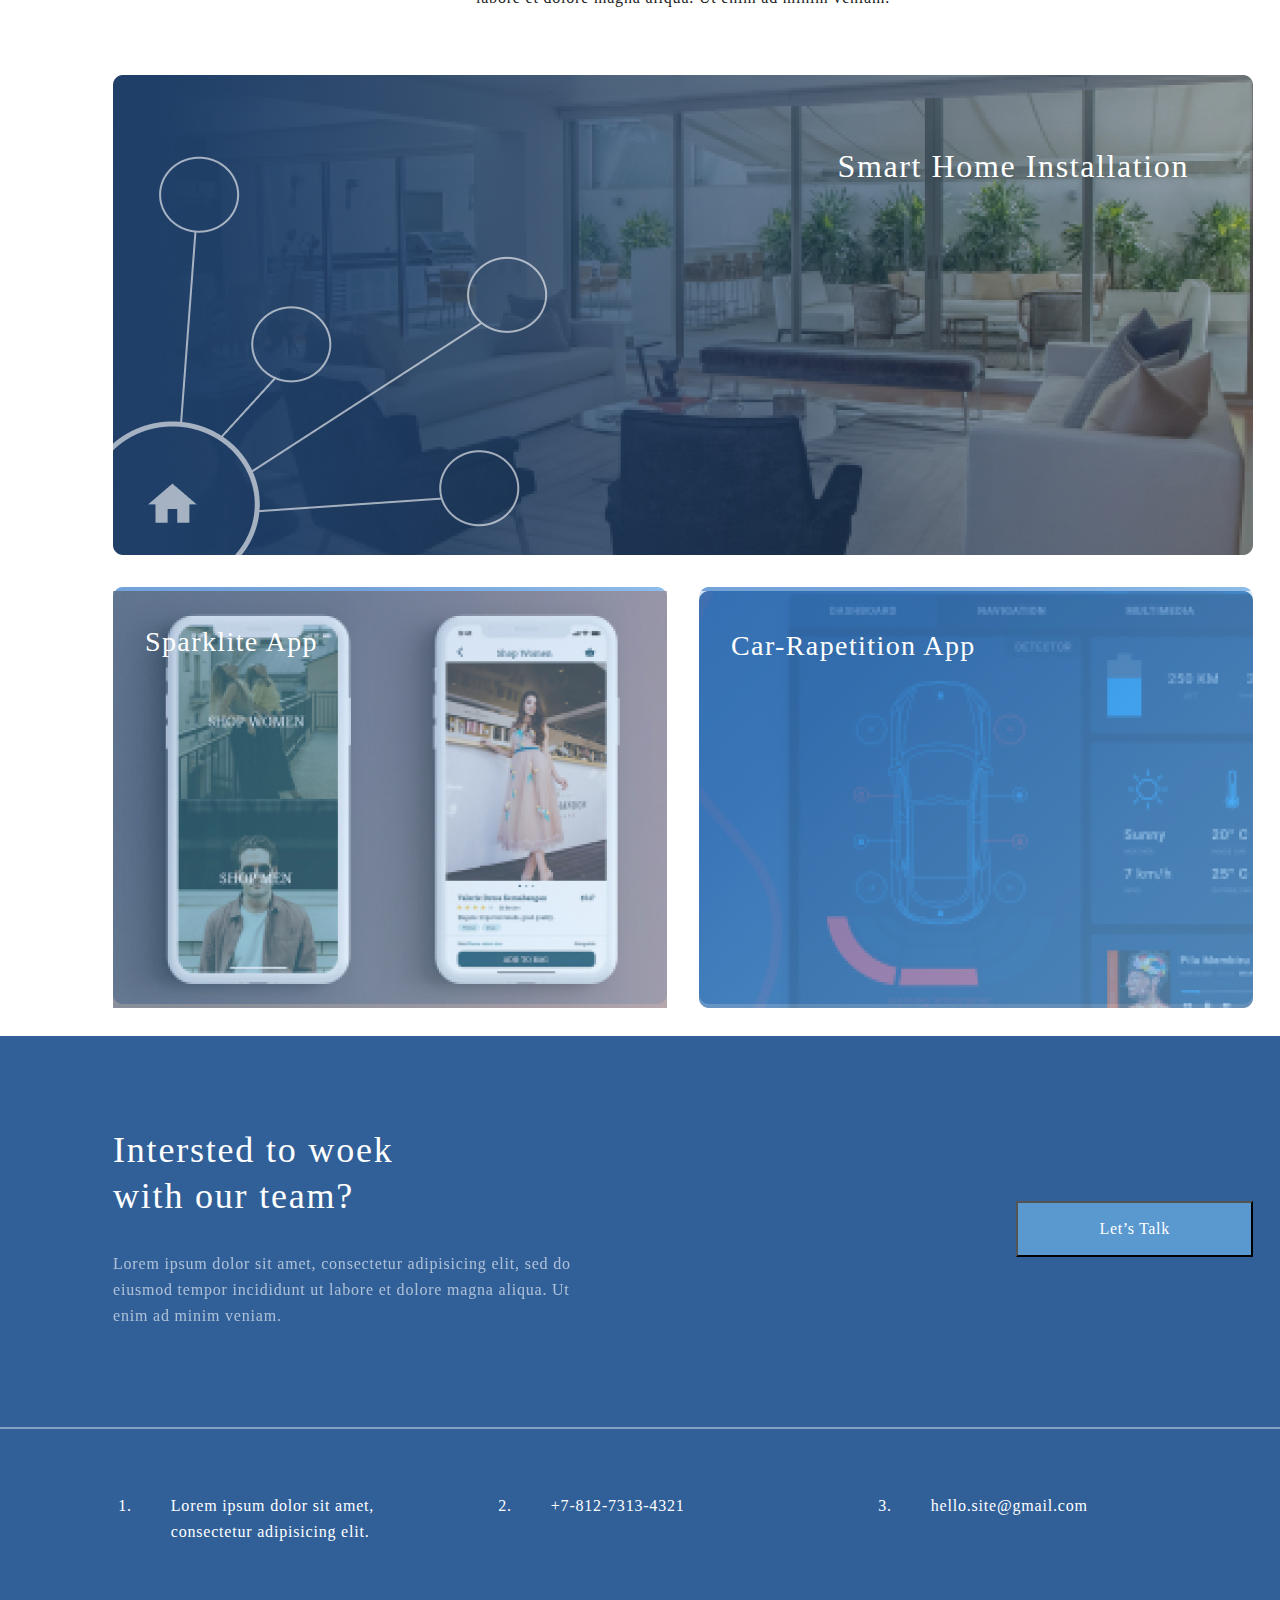
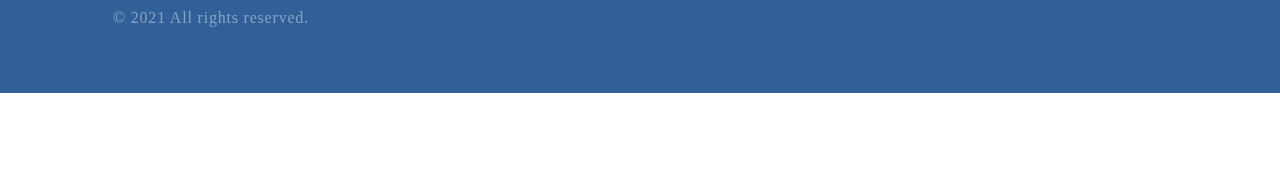
==== commit 4327b926: "Merge branch 'adaptive' into adaptive_test" ====
--- a/index.html
+++ b/index.html
@@ -106,7 +106,7 @@
 	
 	<div class="block_four">
 		<div class="room">
-			<img src="/img/room.jpg" alt="photo_room">
+			<img class="img-size" src="/img/room.jpg" alt="photo_room">
 		</div>
 		
 		<div class="name-block_four">
--- a/style.css
+++ b/style.css
@@ -461,7 +461,6 @@
         width: 768px;
         height: 100vh;
         display: flex;
-
     }
 
     .block_first {
@@ -535,5 +534,9 @@
         height: 296px;
     }
 
-
-}
+    .img-size{
+        height: 297px;
+        width: 704px;
+    }
+
+}
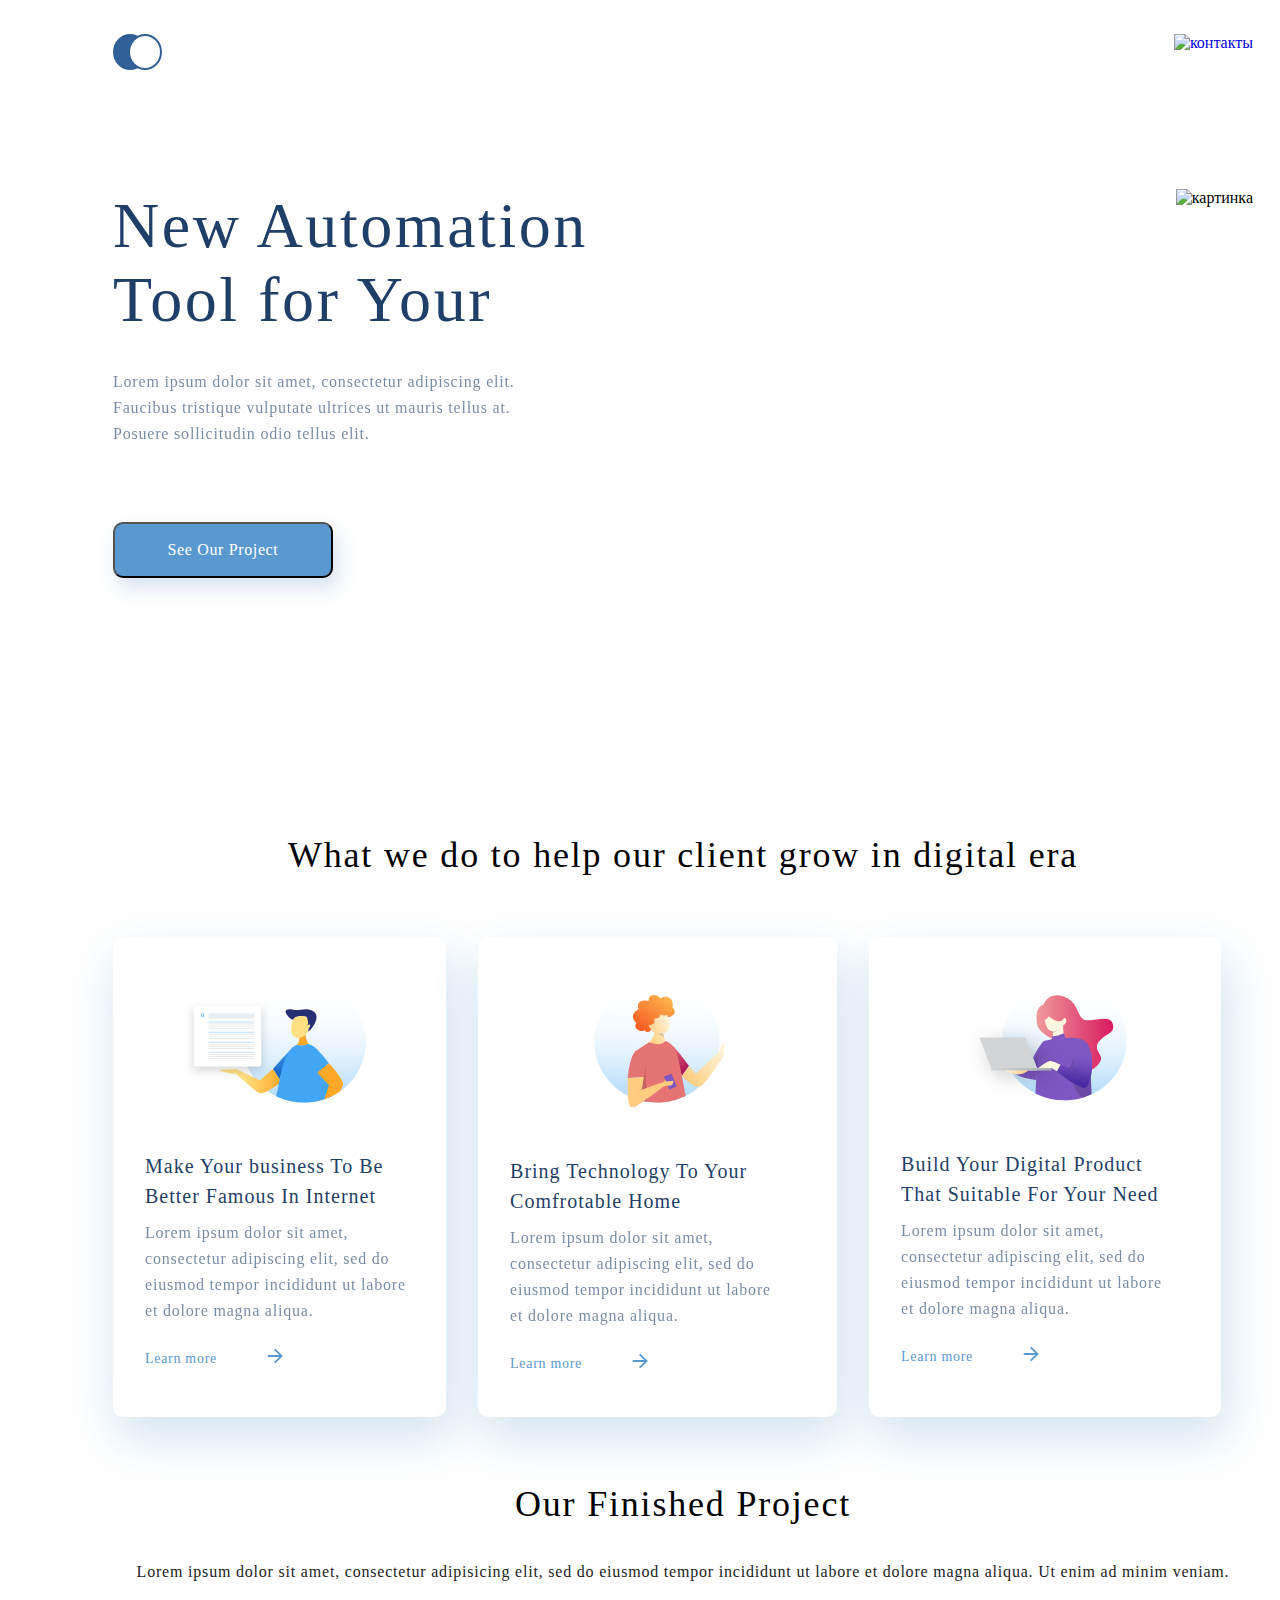
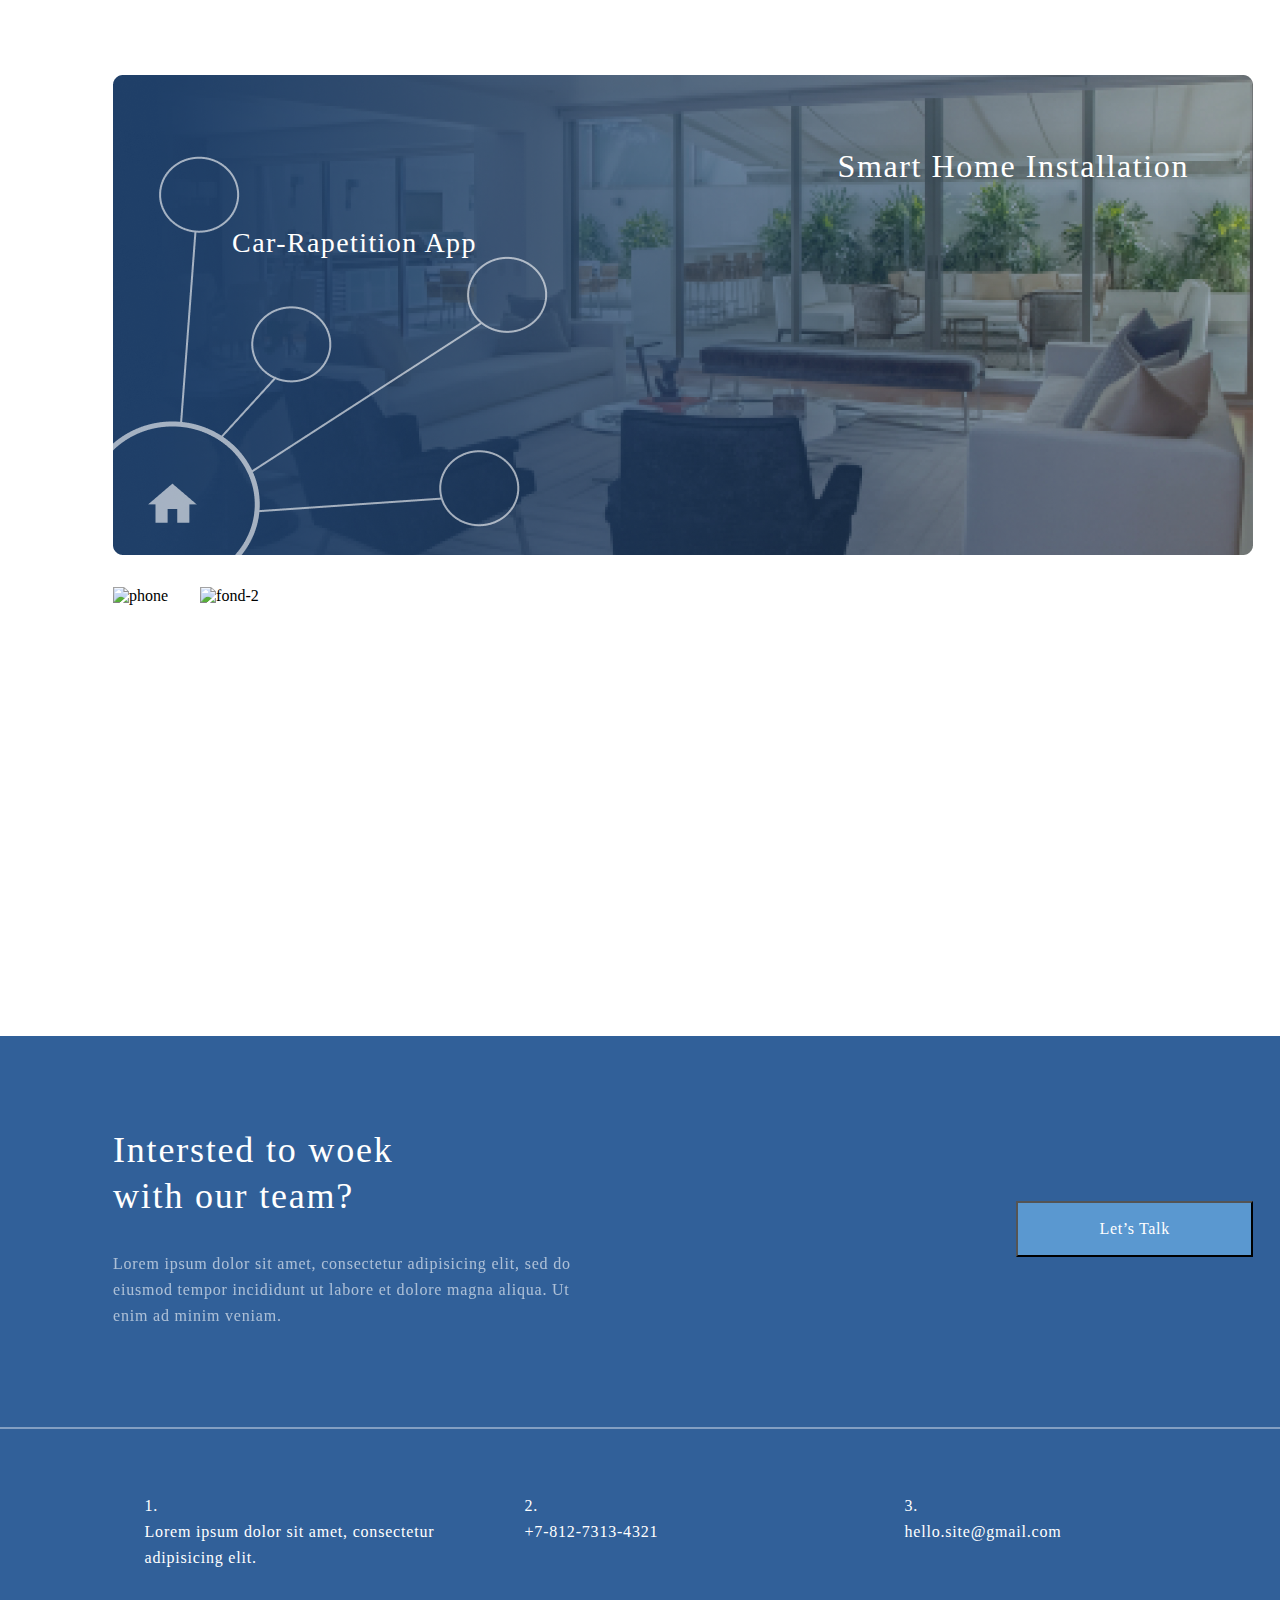
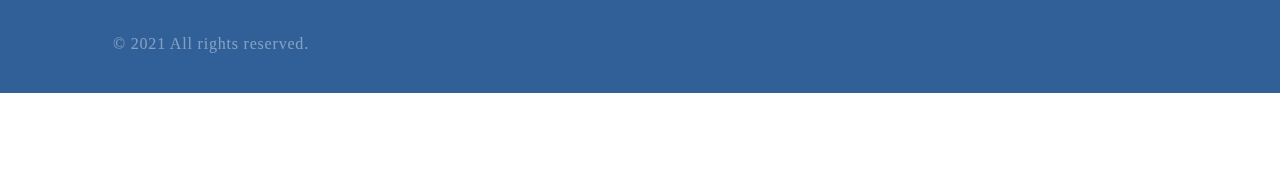
==== commit 1ff6bd7f: "adaptive all blocks (table)" ====
--- a/index.html
+++ b/index.html
@@ -29,7 +29,7 @@
 		</div>
 	</header>
 	
-	<section class="block_two">
+	<div class="block_two">
 		<p class="name-block">
 			What we do to help our client grow in digital era
 		</p>
@@ -92,17 +92,17 @@
 				</div>
 			</div>
 		</div>
-	</section>
+	</div>
 	
-	<section class="block_tree">
+	<div class="block_tree">
 		<p class="name-finish_project">
 			Our Finished Project
 		</p>
 		<p class="text-finish_project">
-			Lorem ipsum dolor sit amet, consectetur adipisicing elit, sed do eiusmod tempor incididunt ut <br> labore et
+			Lorem ipsum dolor sit amet, consectetur adipisicing elit, sed do eiusmod tempor incididunt ut labore et
 			dolore magna aliqua. Ut enim ad minim veniam.
 		</p>
-	</section>
+	</div>
 	
 	<div class="block_four">
 		<div class="room">
@@ -116,12 +116,7 @@
 	
 	<div class="block_five">
 		<div>
-			<div>
-				<img src="img/Rectangle%202.2.jpg" alt="fond-2">
-			</div>
-			<div class="fond-for-images">
-				<img src="img/Dribble%20iphonex%20mockup.jpg" alt="phone">
-			</div>
+			<img class="img-size-block-five" src="/img/phone.jpg" alt="phone">
 		</div>
 		<div class="name-block_photo">
 			Sparklite App
@@ -129,10 +124,7 @@
 		
 		<div class="images">
 			<div>
-				<img src="img/Rectangle%202.2.jpg" alt="fond-2">
-			</div>
-			<div class="fond-for-images">
-				<img src="img/Mask%20Group.jpg" alt="phone">
+				<img class="img-size-block-five" src="/img/avto.jpg" alt="fond-2">
 			</div>
 			<div class="name-block_car">
 				Car-Rapetition App
@@ -141,41 +133,47 @@
 	</div>
 	
 	<footer class="block_end">
-		<section class="info">
+		<div class="info">
 			<div class="text_footer">
 				<div class="big_text_footer">
 					Intersted to woek with our team?
 				</div>
 				<div class="small_text_footer">
 					Lorem ipsum dolor sit amet, consectetur adipisicing elit, sed do eiusmod tempor incididunt ut labore et dolore
-					magna
-					aliqua. Ut enim ad minim veniam.
+					magna aliqua. Ut enim ad minim veniam.
 				</div>
+			
 			</div>
-			
 			<button class="butt_talk">
 				Let’s Talk
 			</button>
-		</section>
+		</div>
 		
 		<div class="line"></div>
 		
 		
 		<div class="contacts">
-			<ul class="menu_contacts">
-				<li class="number">1.</li>
-				<li class="address">
-					Lorem ipsum dolor sit amet,<br> consectetur adipisicing elit.
-				</li>
-				<li class="number">2.</li>
-				<li class="phone">
-					+7-812-7313-4321
-				</li>
-				<li class="number">3.</li>
-				<li class="e_mail">
-					hello.site@gmail.com
-				</li>
-			</ul>
+			<div class="menu_contacts">
+				<div class="line_contacts">
+					<div class="number">1.</div>
+					<div class="address">
+						Lorem ipsum dolor sit amet, consectetur adipisicing elit.
+					</div>
+				</div>
+				<div class="line_contacts">
+					<div class="number">2.</div>
+					<div class="phone">
+						+7-812-7313-4321
+					</div>
+				</div>
+				<div class="line_contacts">
+					<div class="number">3.</div>
+					<div class="e_mail">
+						hello.site@gmail.com
+					</div>
+				</div>
+			
+			</div>
 			
 			<p class="copyright">
 				&copy 2021 All rights reserved.
--- a/style.css
+++ b/style.css
@@ -113,11 +113,8 @@
 }
 
 .illustration {
-
     width: 553.68px;
     height: 481.39px;
-    left: 699px;
-    top: 193px;
 }
 
 .block_two {
@@ -304,14 +301,6 @@
     margin-left: 32px;
 }
 
-.fond-for-images {
-    width: 554px;
-    margin-top: -417px;
-    position: absolute;
-    opacity: 70%;
-    border-radius: 10px;
-}
-
 .name-block_photo {
     position: absolute;
     width: 183px;
@@ -458,7 +447,6 @@
 
 @media screen and (max-width: 768px) {
     .container {
-        width: 768px;
         height: 100vh;
         display: flex;
     }
@@ -471,10 +459,12 @@
 
     .header {
         padding: 32px;
+        width: 704px;
     }
 
     .box_block_first {
         padding: 82px 32px;
+        justify-content: left;
         z-index: 1;
     }
 
@@ -482,12 +472,12 @@
     .illustration {
         width: 393px;
         height: 333px;
-        margin-left: -382px;
         margin-top: 178px;
+        margin-left: -169px;
     }
 
     .block_two {
-        width: 768px;
+
         height: 150vh;
     }
 
@@ -499,6 +489,7 @@
 
     .group_rectangles {
         padding: 0 216px;
+        flex-direction: column;
         flex-wrap: wrap;
     }
 
@@ -509,7 +500,6 @@
     }
 
     .block_tree {
-        width: 704px;
         display: flex;
         flex-direction: column;
         padding: 0 32px;
@@ -518,13 +508,20 @@
     }
 
     .name-finish_project {
-        width: 768px;
+        width: 704px;
+
+    }
+
+    .text-finish_project {
+        width: 519px;
+        height: 78px;
+        margin: 0 124px;
     }
 
     .block_four {
         display: flex;
         height: 297px;
-        width: 704px;
+
         margin-left: 32px;
         margin-right: 32px;
         margin-top: 64px;
@@ -532,11 +529,60 @@
 
     .room {
         height: 296px;
-    }
-
-    .img-size{
+
+
+    }
+
+    .img-size {
         height: 297px;
         width: 704px;
     }
 
-}
+
+    .block_five {
+        padding: 32px;
+
+    }
+
+    .img-size-block-five {
+        width: 336px;
+        height: 253px;
+
+    }
+
+    .small_text_footer {
+        width: 336px;
+        height: 96px;
+    }
+
+    .info {
+        height: 274px;
+        margin-top: 47px;
+        margin-left: 124px;
+        justify-content: unset;
+    }
+
+    .butt_talk {
+        height: 32px;
+        width: 133px;
+
+    }
+
+    .contacts {
+        margin: 64px 124px;
+    }
+
+    .menu_contacts {
+        flex-direction: column;
+
+    }
+
+    .line_contacts {
+        display: flex;
+    }
+
+    .address {
+        width: 455px;
+    }
+
+}
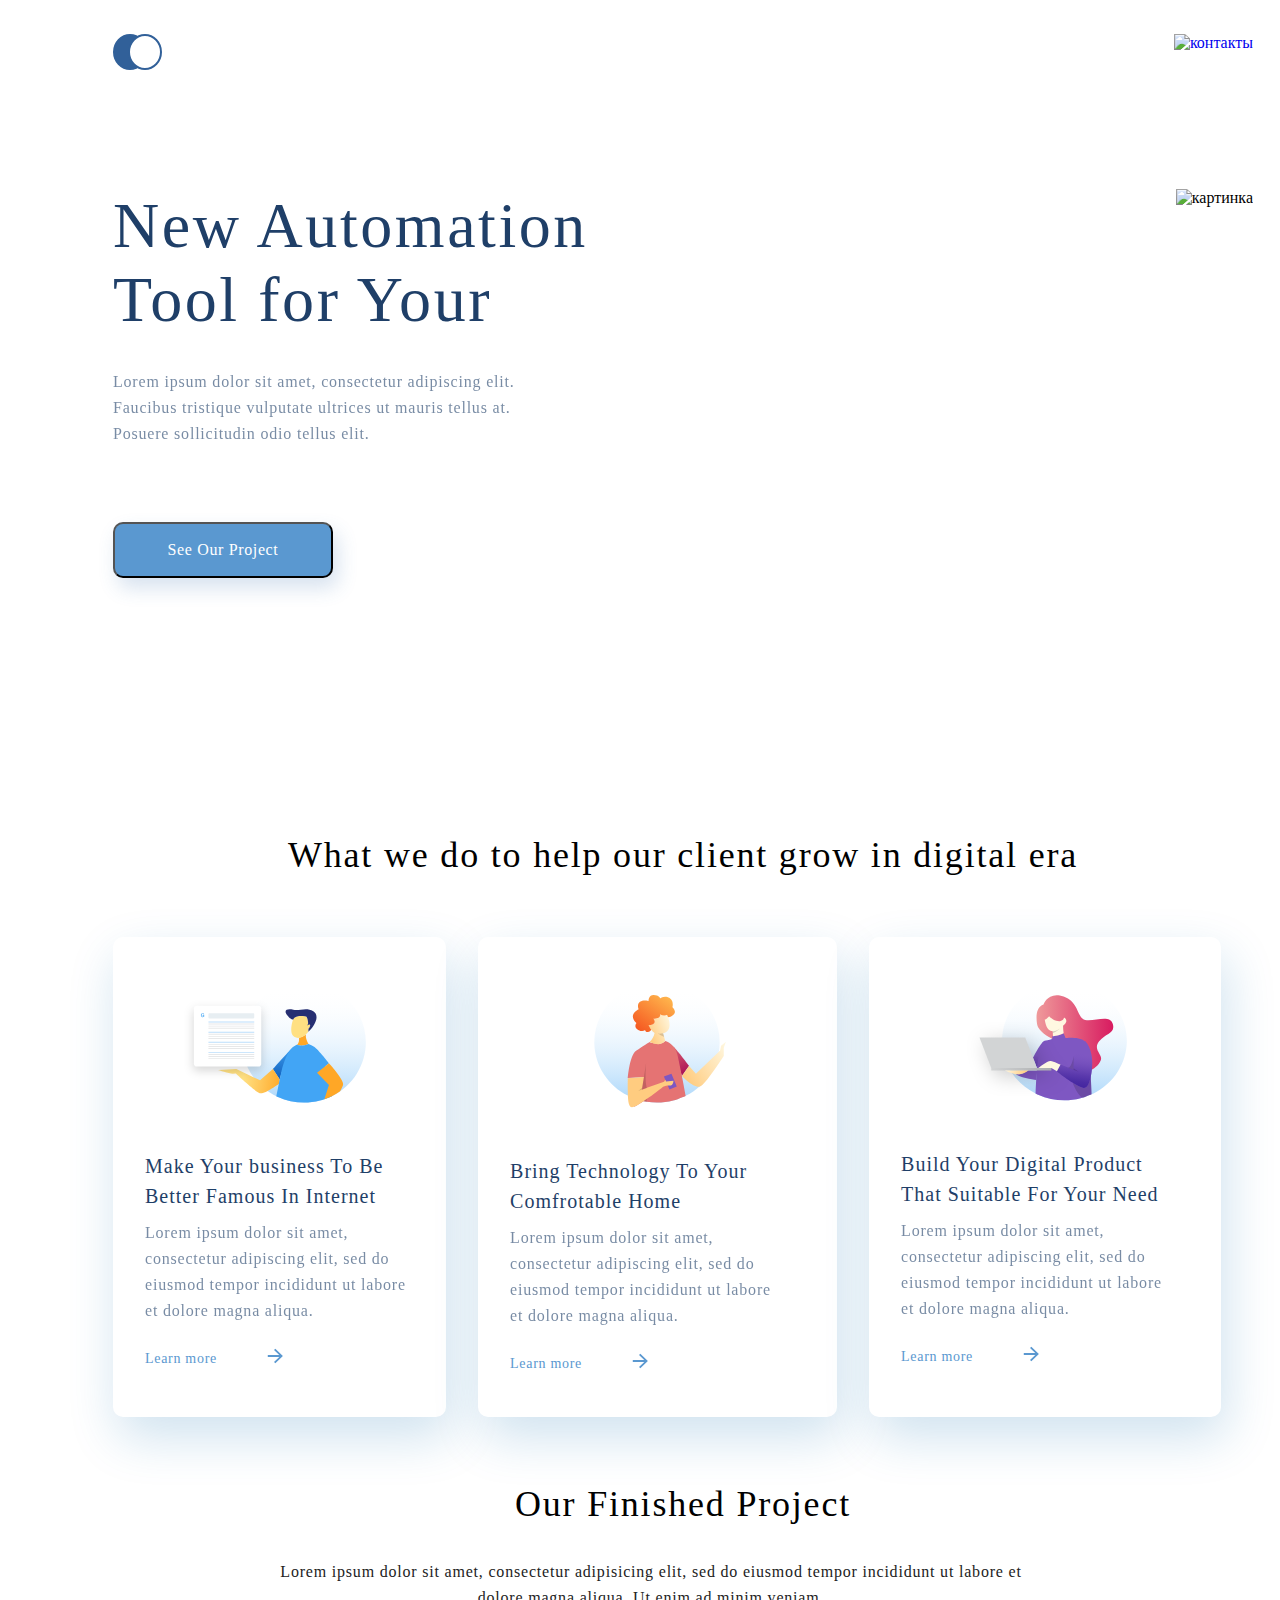
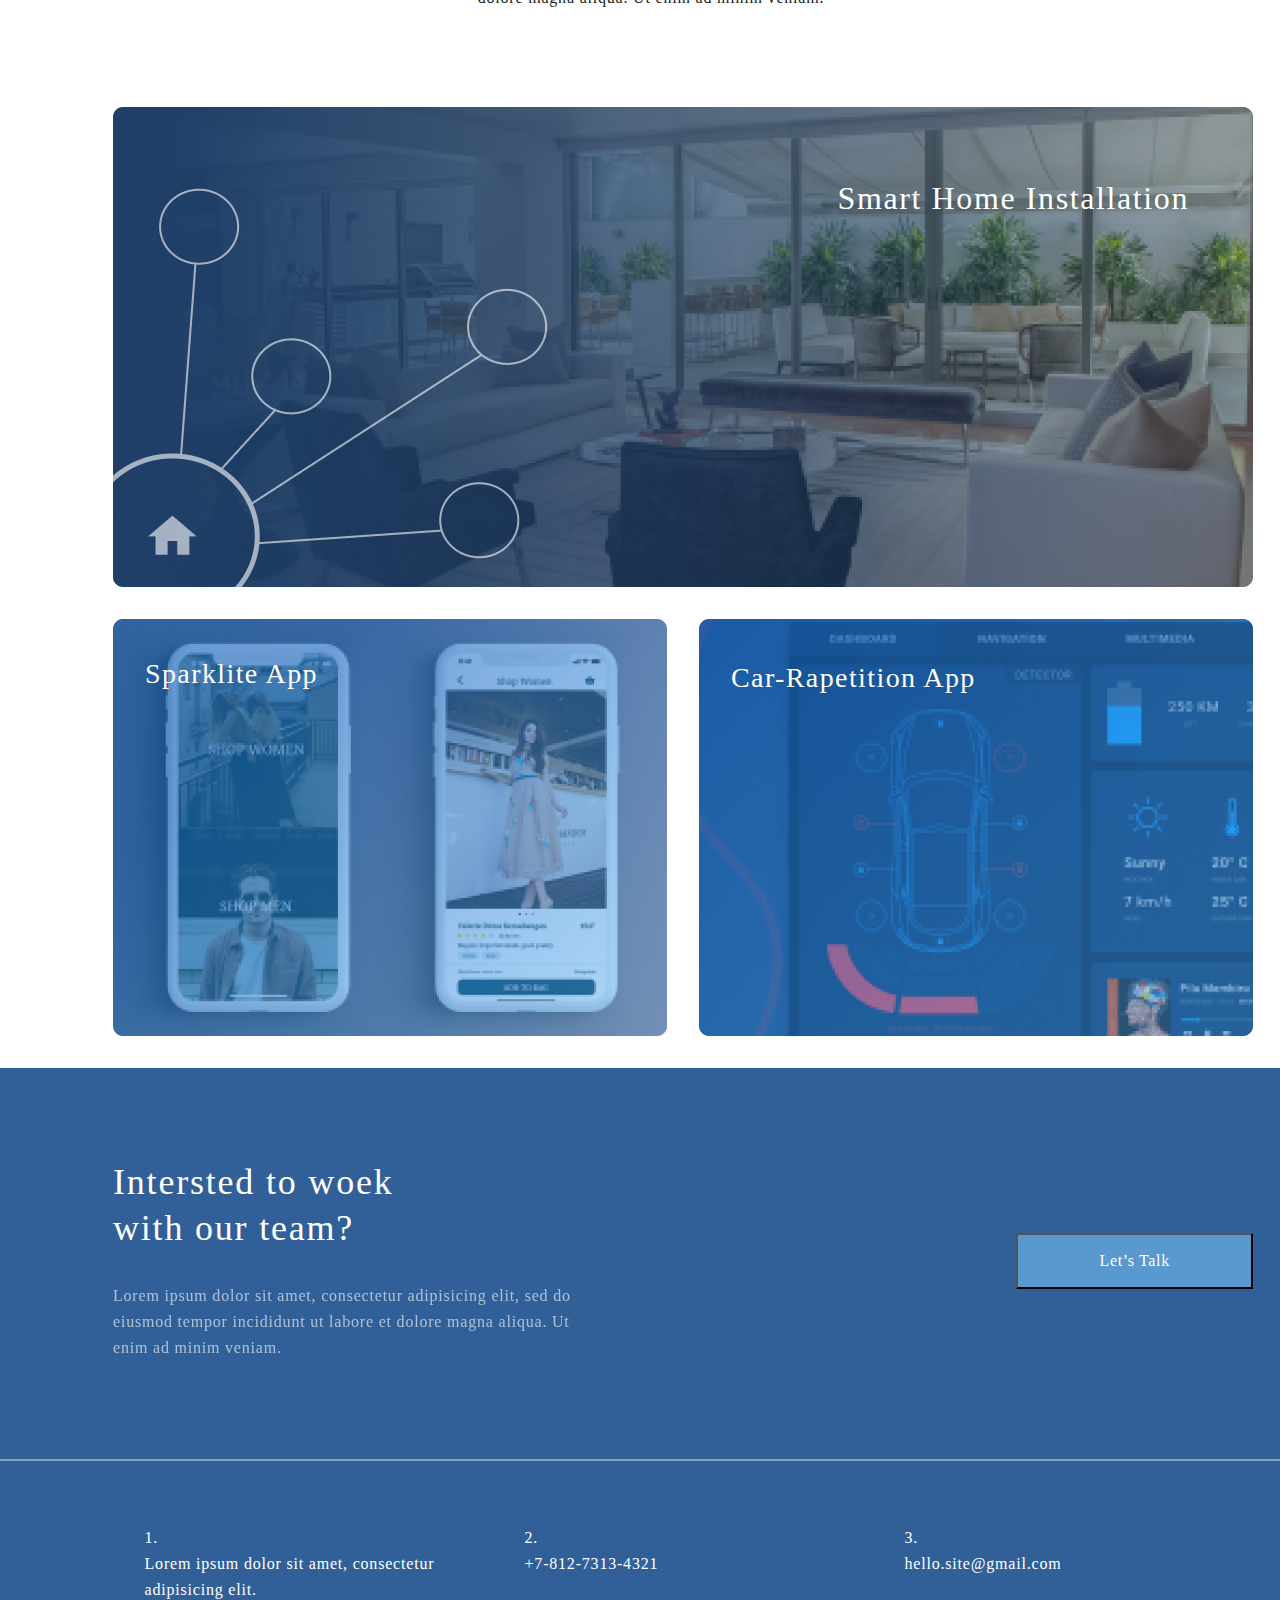
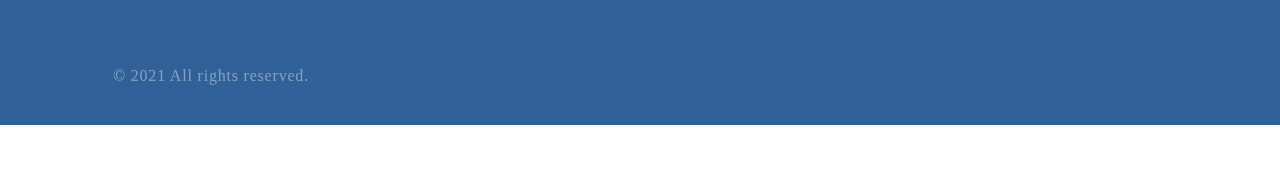
==== commit d966c593: "bootstrap" ====
--- a/index.html
+++ b/index.html
@@ -14,7 +14,7 @@
 				<div class="circle_left"></div>
 				<div class="circle_right"></div>
 			</div>
-			<a href="#"><img src="./img/contacts.svg" alt="контакты"></a>
+			<a href="/Bootstrap.html"><img src="./img/contacts.svg" alt="контакты"></a>
 		</div>
 		<div class="box_block_first">
 			<div>
@@ -75,7 +75,7 @@
 			
 			<div class="rectangle">
 				<div>
-					<img class="pic_3" src="/img/2%2020.svg" alt="pic_3">
+					<img class="pic_3" src="/img/3.svg" alt="pic_3">
 				</div>
 				<div class="big_text_rectangle">
 					Build Your Digital Product That Suitable For Your Need
--- a/style.css
+++ b/style.css
@@ -62,6 +62,7 @@
 }
 
 .box_block_first {
+
     display: flex;
     justify-content: space-between;
     padding: 73px 113px;
@@ -70,8 +71,6 @@
 .big_text {
     width: 504px;
     height: 148px;
-    left: 113px;
-    top: 189px;
     font-family: MainFont sans-serif;
     font-style: normal;
     font-weight: 300;
@@ -237,7 +236,7 @@
 }
 
 .text-finish_project {
-    width: 100%;
+    width: 750px;
     height: 52px;
     font-family: MainFont sans-serif;
     font-style: normal;
@@ -247,7 +246,7 @@
     text-align: center;
     letter-spacing: 0.05em;
     color: #222222;
-    margin-top: 32px;
+    margin: 32px 163px;
 }
 
 .block_four {
@@ -447,11 +446,13 @@
 
 @media screen and (max-width: 768px) {
     .container {
+        width: 768px;
         height: 100vh;
         display: flex;
     }
 
     .block_first {
+        width: 100%;
         height: 768px;
         display: flex;
 
@@ -463,6 +464,7 @@
     }
 
     .box_block_first {
+        width: 704px;
         padding: 82px 32px;
         justify-content: left;
         z-index: 1;
@@ -473,11 +475,11 @@
         width: 393px;
         height: 333px;
         margin-top: 178px;
-        margin-left: -169px;
+        margin-left: -233px;
     }
 
     .block_two {
-
+        width: 768px;
         height: 150vh;
     }
 
@@ -487,7 +489,12 @@
         padding: 0 32px;
     }
 
+    .name-block_four {
+        display: none;
+    }
+
     .group_rectangles {
+
         padding: 0 216px;
         flex-direction: column;
         flex-wrap: wrap;
@@ -504,7 +511,7 @@
         flex-direction: column;
         padding: 0 32px;
         margin-top: 127px;
-
+        width: 704px;
     }
 
     .name-finish_project {
@@ -521,15 +528,16 @@
     .block_four {
         display: flex;
         height: 297px;
-
+        width: 704px;
         margin-left: 32px;
         margin-right: 32px;
         margin-top: 64px;
     }
 
+
     .room {
         height: 296px;
-
+        width: 704px;
 
     }
 
@@ -553,6 +561,10 @@
     .small_text_footer {
         width: 336px;
         height: 96px;
+    }
+
+    .block_end {
+        width: 768px;
     }
 
     .info {
@@ -562,6 +574,10 @@
         justify-content: unset;
     }
 
+    .line {
+        width: 100%;
+    }
+
     .butt_talk {
         height: 32px;
         width: 133px;
@@ -584,5 +600,4 @@
     .address {
         width: 455px;
     }
-
-}
+}
